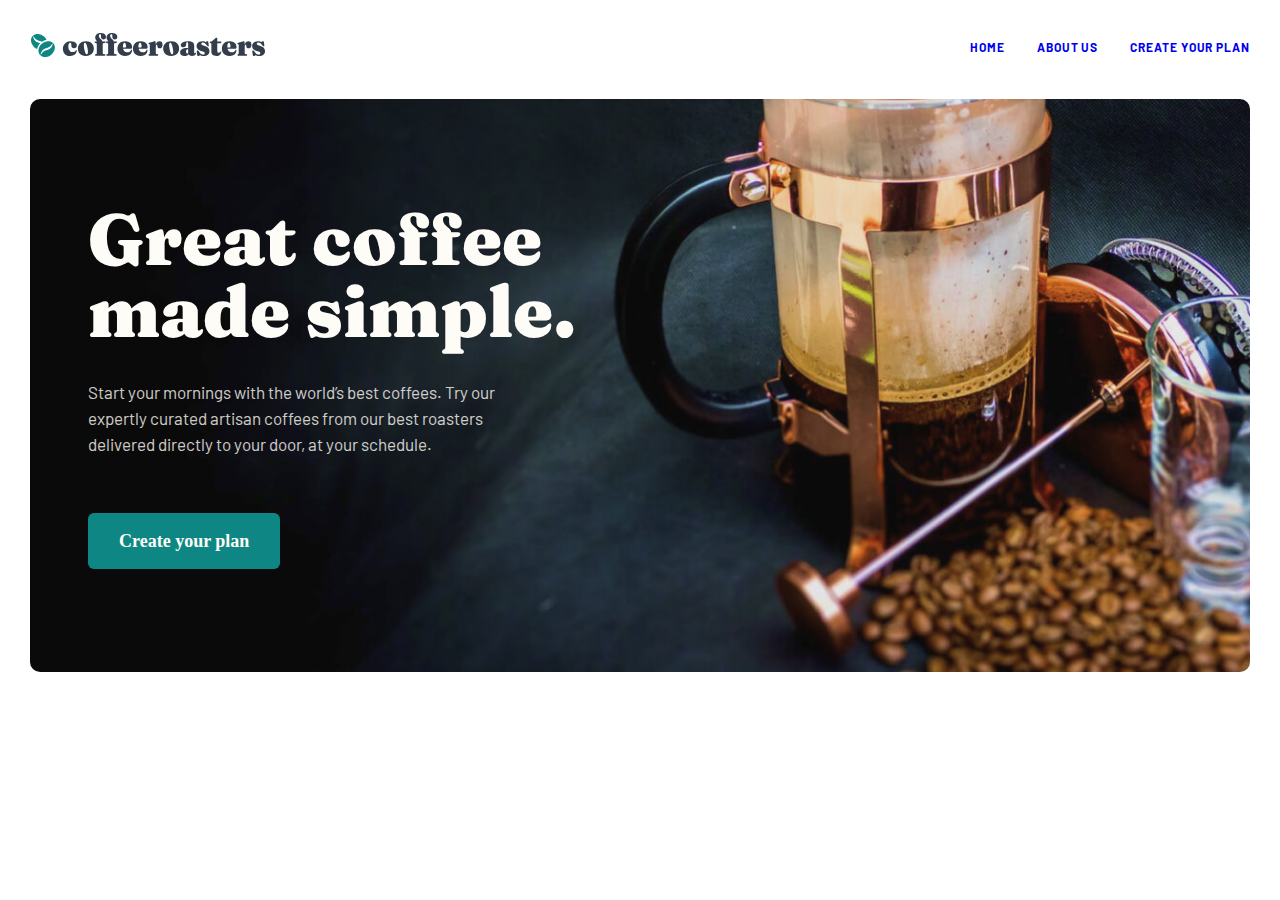
==== index.html @ 5495985c "Add Header and Hero Section in mobile and desktop" ====
<!DOCTYPE html>
<html lang="en">

<head>
  <meta charset="UTF-8">
  <meta http-equiv="X-UA-Compatible" content="IE=edge">
  <meta name="viewport" content="width=device-width, initial-scale=1.0">
  <title></title>
  <!-- <link rel="stylesheet" href="./css/normalize.css"> -->
  <link rel="stylesheet" href="./css/main.css">
  <!-- <link rel="stylesheet" href="./css/main.min.css"> -->
</head>

<body>
  <!-- Start Header Section -->

  <header id="site-header">
    <div class="container">
      <div class="site-header-part">
        <a class="site-logo" href="./index.html">
          <img class="site-logo__img" src="./images/logo-img.svg" width="163" height="18" alt="CoffeeRoaster's logo">
        </a>
        <button class="site-header__btn" type="button"></button>
        <nav class="sitenav">
          <ul class="sitenav__list">
            <li class="sitenav__item">
              <a class="sitenav__link" href="#">HOME</a>
            </li>
            <li class="sitenav__item">
              <a class="sitenav__link" href="#">ABOUT US</a>
            </li>
            <li class="sitenav__item">
              <a class="sitenav__link" href="#">Create your plan</a>
            </li>
          </ul>
        </nav>
      </div>
    </div>
  </header>

  <!-- End of Header Section -->


  <!-- Start Main Section -->
  <main class="site-main">

    <!-- Start Hero Section -->
    <section id="hero">
      <div class="container">
        <div class="hero-part">
          <div class="hero-part__info-box">
            <div class="hero-part__title-box">
              <h1 class="hero-part__title">Great coffee
                made simple.</h1>
              </div>
              <div class="hero-part__text-box">
                <p class="hero-part__text">
                  Start your mornings with the world’s best coffees. Try our expertly curated artisan
                  coffees from our best roasters delivered directly to your door, at your schedule.
                </p>
              </div>
              <div class="hero-part__link-box">
                <a class="hero-part__link" href="#">Create your plan</a>
              </div>
            </div>
        </div>
      </div>
    </section>
    <!-- End of Hero Section -->

  </main>

  <!-- End of Main Section -->

  <!-- Start Footer Section -->
  <footer id="site-footer">

  </footer>
  <!-- End of Footer Section-->

</body>

</html>
---- css/main.css ----
/* Variables */
:root {
  /* --main-text-color : #fff; */
  /* --main-bg-color : #fff; */
  /* --main-font-size : 16px; */
  /* --main-font-weight : 400; */
  /* --main-line-height : 1.5; */
}

@font-face {
  font-family: 'Barlow';
  font-style: normal;
  font-weight: 400;
  src: url('../fonts/barlow-v12-latin-regular.woff2') format('woff2'),
    url('../fonts/barlow-v12-latin-regular.woff') format('woff');
}

/* barlow-500 - latin */
@font-face {
  font-family: 'Barlow';
  font-style: normal;
  font-weight: 500;
  src: url('../fonts/barlow-v12-latin-500.woff2') format('woff2'),
    url('../fonts/barlow-v12-latin-500.woff') format('woff');
}

/* barlow-700 - latin */
@font-face {
  font-family: 'Barlow';
  font-style: normal;
  font-weight: 700;
  src: url('../fonts/barlow-v12-latin-700.woff2') format('woff2'),
    url('../fonts/barlow-v12-latin-700.woff') format('woff');
}

/* fraunces-900 - latin */
@font-face {
  font-family: 'Fraunces';
  font-style: normal;
  font-weight: 900;
  src: url('../fonts/fraunces-v23-latin-900.woff2') format('woff2'),
    url('../fonts/fraunces-v23-latin-900.woff') format('woff');
}

/* General */

*,
*::before,
*::after {
  box-sizing: inherit;
}

* {
  box-sizing: border-box;
}

html {
  height: 100%;
}

a {
  display: inline-block;
  text-decoration: none;
}

ul {
  margin: 0;
  padding: 0;
  list-style: none;
}

img {
  display: block;
  height: auto;
}

body {
  display: flex;
  flex-direction: column;
  height: 100%;
  margin: 0;
  padding: 0;
  font-family: "Barlow", "Arial", sans-serif;
  font-size: 16px;
  font-weight: 400;
}

.visually-hidden {
  position: absolute;
  width: 1px;
  height: 1px;
  margin: -1px;
  padding: 0;
  border: 0;
  white-space: nowrap;
  clip-path: inset(100%);
  clip: rect(0 0 0 0);
  overflow: hidden;
}

/* Container */
.container {
  width: 100%;
  max-width: 1340px;
  margin: 0 auto;
  padding: 0 30px;
}

/* Sticky-Footer */
.site-main {
  flex-grow: 1;
}

/* Start Header Section */

header {
  padding: 32px 0 41px 0;
}

.site-header-part {
  display: flex;
  align-items: center;
  justify-content: space-between;
}

.site-header__btn {
  width: 15px;
  height: 16px;
  background-image: url("../images/hamburger-icon.svg");
  background-repeat: no-repeat;
  background-color: transparent;
  border: none;
}

.sitenav {
  display: none;
}

.sitenav__list {
  display: flex;
  align-items: center;
}

.sitenav__link {
  font-weight: 700;
  font-size: 12px;
  line-height: 15px;
  letter-spacing: 0.923077px;
  text-transform: uppercase;
}

.sitenav__item:not(:last-child) {
  margin-right: 32px;
}

@media only screen and (min-width:700px) {
  .sitenav {
    display: block;
  }

  .site-header__btn {
    display: none;
  }
}

/* End of Header Section */

/* Start Hero Section */
.hero-part {
  padding: 100px 24px;
  background-image: url("../images/phone-hero-bg-img.jpg");
  background-repeat: no-repeat;
  background-size: cover;
  background-repeat: no-repeat;
  border-radius: 10px;
}

.hero-part__info-box {
  max-width: 279px;
  margin: 0 auto;
}

/* .hero-part__title-box,
.hero-part__text-box {
  max-width: 279px;
 } */

.hero-part__title {
  margin: 0;
  font-family: 'Fraunces';
  font-style: normal;
  font-weight: 900;
  font-size: 40px;
  line-height: 40px;
  text-align: center;
  color: #FEFCF7;
}

.hero-part__text {
  margin: 24px 0 39px 0;
  font-family: 'Barlow';
  font-style: normal;
  font-weight: 400;
  font-size: 15px;
  line-height: 25px;
  text-align: center;
  color: #FEFCF7;
  mix-blend-mode: normal;
  opacity: 0.8;
}

.hero-part__link-box {
  display: flex;
  justify-content: center;
}

.hero-part__link {
  padding: 16px 31px 15px;
  font-family: 'Fraunces 9pt';
  font-style: normal;
  font-weight: 900;
  font-size: 18px;
  line-height: 25px;
  color: #FEFCF7;
  background-color: #0E8784;
  border-radius: 6px;
}

@media only screen and (min-width:700px) {
  .hero-part {
    padding: 104px 0 103px 58px;
    background-image: url("../images/planshet-hero-bg-img.jpg");
  }

  .hero-part__info-box {
    max-width: 398px;
    margin: 0;
  }

  .hero-part__title-box {
    max-width: 329px;
  }

  .hero-part__text-box {
    max-width: 398px;
  }

  .hero-part__title,
  .hero-part__text {
    text-align: left;
  }

  .hero-part__link-box {
    justify-content: flex-start;
  }

  .site-logo__img {
    width: 236px;
    height: 26px;
  }

}

@media only screen and (min-width:1100px) {

  .hero-part {
    padding: 104px 0 103px 58px;
    background-image: url("../images/desktop-second-hero-bg-img.jpg");
  }

  .hero-part__info-box {
    max-width: 493px;
    margin: 0;
  }

  .hero-part__title-box {
    max-width: none;
  }

  .hero-part__title {
    font-weight: 900;
    font-size: 72px;
    line-height: 72px;
    color: #FEFCF7;
  }

  .hero-part__text-box {
    max-width: 445px;
  }

  .hero-part__text {
    margin: 32px 0 56px 0;
    font-size: 17px;
    line-height: 26px;
  }

  .hero-part__link:hover {
    background-color: #66D2CF;
  }
}


/* End of Hero Section */

@media only screen and (-webkit-min-device-pixel-ratio: 2),
only screen and (min--moz-device-pixel-ratio: 2),
only screen and (-o-min-device-pixel-ratio: 2/1),
only screen and (min-device-pixel-ratio: 2),
only screen and (min-resolution: 192dpi),
only screen and (min-resolution: 2dppx) {
  /* .hero-part{
    background-image: url("../images/phone-hero-bg-img@2x.jpg");
  } */
}
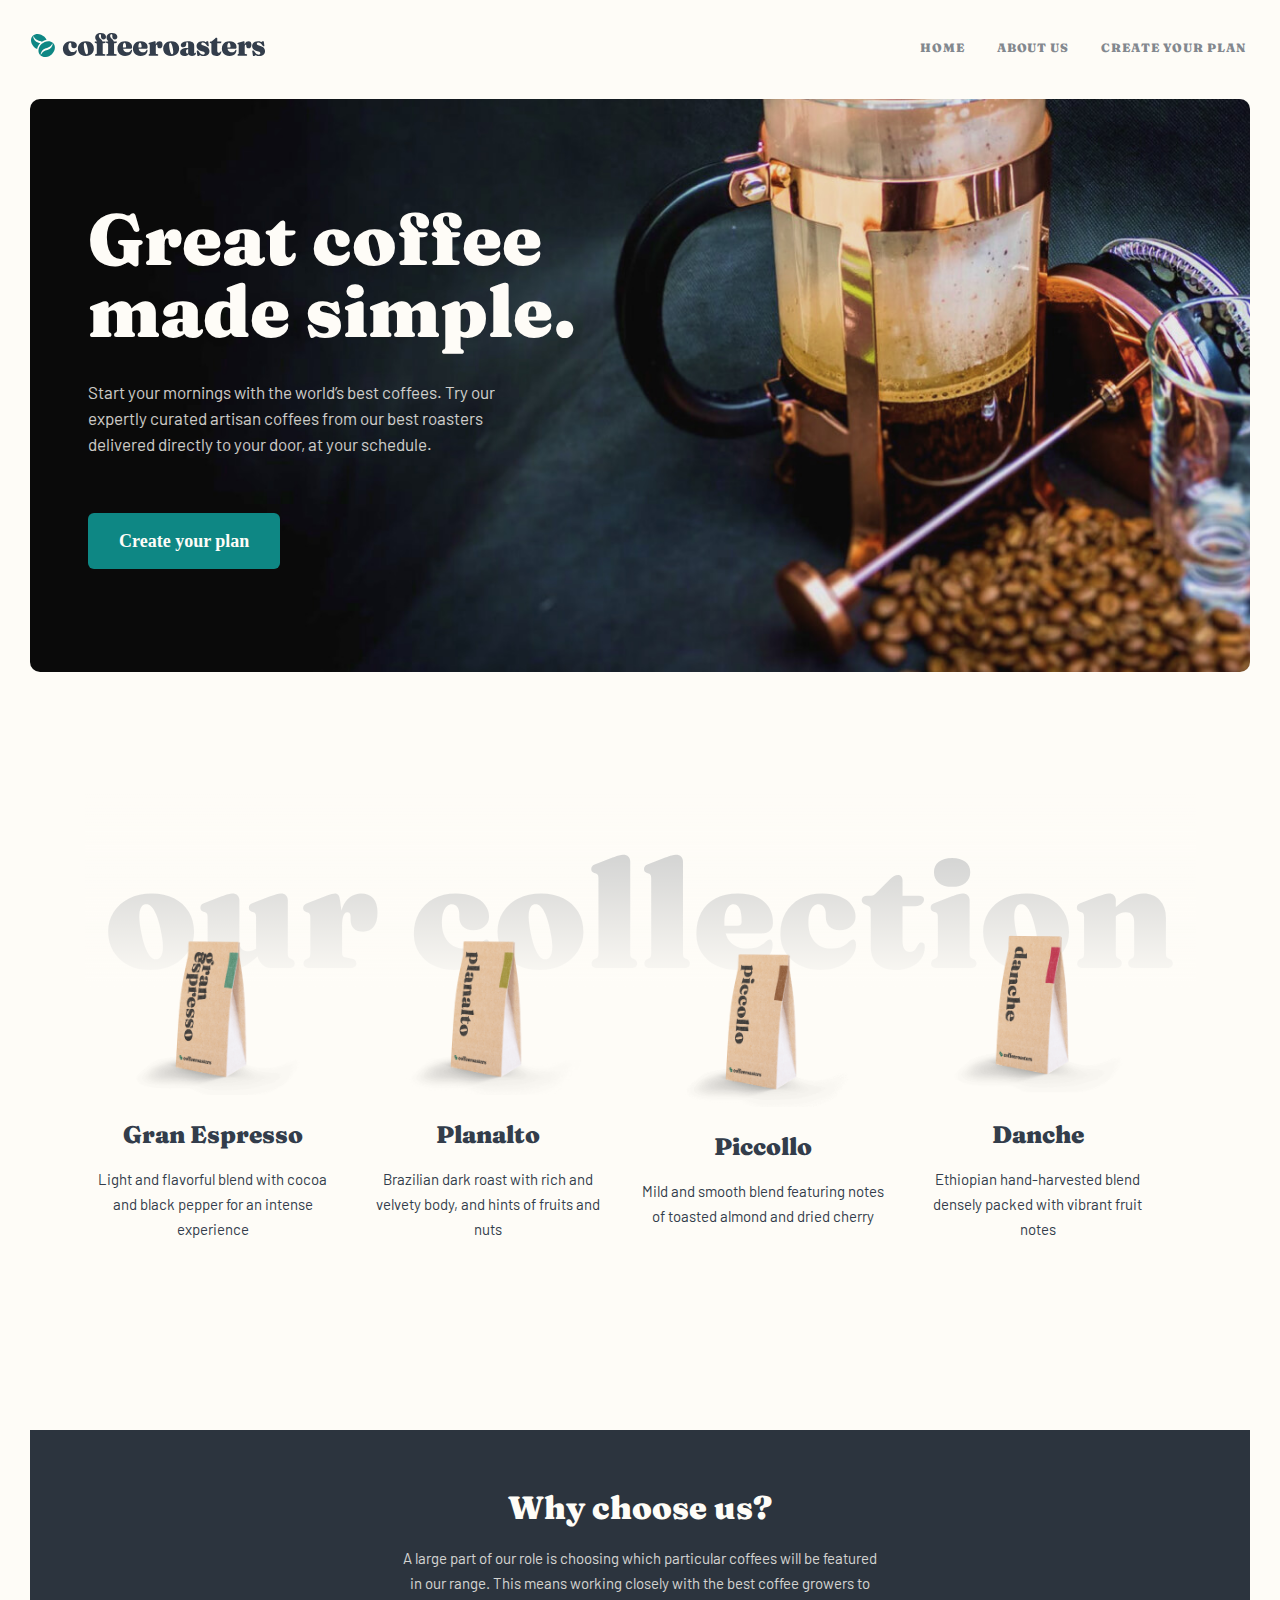
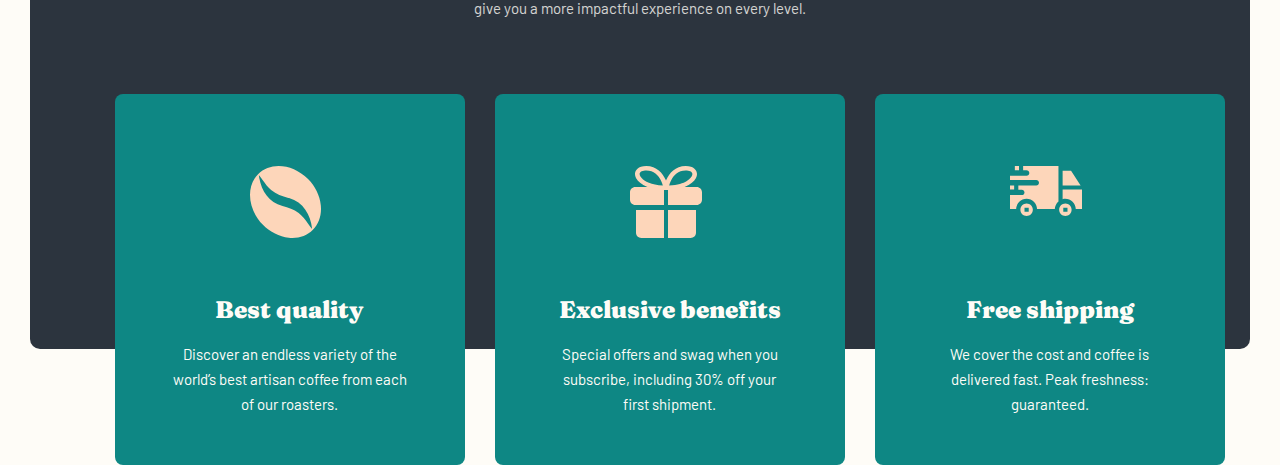
==== commit b201caab: "Add choose and collection section and add responsive" ====
--- a/index.html
+++ b/index.html
@@ -5,7 +5,7 @@
   <meta charset="UTF-8">
   <meta http-equiv="X-UA-Compatible" content="IE=edge">
   <meta name="viewport" content="width=device-width, initial-scale=1.0">
-  <title></title>
+  <title>Coffee Roasters 2</title>
   <!-- <link rel="stylesheet" href="./css/normalize.css"> -->
   <link rel="stylesheet" href="./css/main.css">
   <!-- <link rel="stylesheet" href="./css/main.min.css"> -->
@@ -20,14 +20,14 @@
         <a class="site-logo" href="./index.html">
           <img class="site-logo__img" src="./images/logo-img.svg" width="163" height="18" alt="CoffeeRoaster's logo">
         </a>
-        <button class="site-header__btn" type="button"></button>
-        <nav class="sitenav">
+        <button class="site-header-part__btn" type="button"></button>
+        <nav class="sitenav ">
           <ul class="sitenav__list">
             <li class="sitenav__item">
-              <a class="sitenav__link" href="#">HOME</a>
+              <a class="sitenav__link" href="#">Home</a>
             </li>
             <li class="sitenav__item">
-              <a class="sitenav__link" href="#">ABOUT US</a>
+              <a class="sitenav__link" href="#">About us</a>
             </li>
             <li class="sitenav__item">
               <a class="sitenav__link" href="#">Create your plan</a>
@@ -52,22 +52,136 @@
             <div class="hero-part__title-box">
               <h1 class="hero-part__title">Great coffee
                 made simple.</h1>
-              </div>
-              <div class="hero-part__text-box">
-                <p class="hero-part__text">
-                  Start your mornings with the world’s best coffees. Try our expertly curated artisan
-                  coffees from our best roasters delivered directly to your door, at your schedule.
-                </p>
-              </div>
-              <div class="hero-part__link-box">
-                <a class="hero-part__link" href="#">Create your plan</a>
-              </div>
             </div>
+            <div class="hero-part__text-box">
+              <p class="hero-part__text">
+                Start your mornings with the world’s best coffees. Try our expertly curated artisan
+                coffees from our best roasters delivered directly to your door, at your schedule.
+              </p>
+            </div>
+            <div class="hero-part__link-box">
+              <a class="hero-part__link" href="#">Create your plan</a>
+            </div>
+          </div>
         </div>
       </div>
     </section>
     <!-- End of Hero Section -->
 
+    <!-- Start Collection Section -->
+    <section id="collection">
+      <div class="container">
+        <h2 class="visually-hidden">Collection Section</h2>
+        <div class="collection-part">
+          <ul class="collection-part__list collection-list">
+            <li class="collection-list__item">
+              <img class="collection-list__img" src="./images//espresso.png" width="200" height="151"
+                alt="Gran Espresso coffee" srcset="./images//espresso.png 1x, ./images//espresso@2x.png 2x">
+              <div class="collection-list__info-box">
+                <h3 class="collection-list__title">Gran Espresso</h3>
+                <div class="collection-list__text-box">
+                  <p class="collection-list__text">
+                    Light and flavorful blend with cocoa and black pepper for an intense experience
+                  </p>
+                </div>
+              </div>
+            </li>
+            <li class="collection-list__item">
+              <img class="collection-list__img" src="./images//planalto.png" width="200" height="151"
+                alt="Gran Espresso coffee" srcset="./images//planalto.png 1x, ./images//planalto@2x.png 2x">
+              <div class="collection-list__info-box">
+                <h3 class="collection-list__title">Planalto</h3>
+                <div class="collection-list__text-box">
+                  <p class="collection-list__text">
+                    Brazilian dark roast with rich and velvety body, and hints of fruits and nuts
+                  </p>
+                </div>
+              </div>
+            </li>
+            <li class="collection-list__item">
+              <img class="collection-list__img" src="./images/picollo.png" width="200" height="151"
+                alt="Gran Espresso coffee" srcset="./images/picollo.png 1x, ./images/picollo@2x.png 2x">
+              <div class="collection-list__info-box">
+                <h3 class="collection-list__title">Piccollo</h3>
+                <div class="collection-list__text-box">
+                  <p class="collection-list__text">
+                    Mild and smooth blend featuring notes of toasted almond and dried cherry
+                  </p>
+                </div>
+              </div>
+            </li>
+            <li class="collection-list__item">
+              <img class="collection-list__img" src="./images/danche.png" width="200" height="151"
+                alt="Gran Espresso coffee" srcset="./images/danche.png 1x, ./images/danche@2x.png 2x">
+              <div class="collection-list__info-box">
+                <h3 class="collection-list__title">Danche</h3>
+                <div class="collection-list__text-box">
+                  <p class="collection-list__text">
+                    Ethiopian hand-harvested blend densely packed with vibrant fruit notes
+                  </p>
+                </div>
+              </div>
+            </li>
+          </ul>
+        </div>
+      </div>
+    </section>
+    <!-- End of Collection Section -->
+
+    <!-- Start Choose Section -->
+    <section id="choose">
+      <div class="container">
+        <div class="choose-part">
+          <div class="choose-part__info-box">
+            <div class="choose-part__title-box">
+              <h2 class="choose-part__title">Why choose us?</h2>
+            </div>
+            <div class="choose-part__text-box">
+              <p class="choose-part__text">
+                A large part of our role is choosing which particular coffees will be featured in our range. This means
+                working closely with the best coffee growers to give you a more impactful experience on every level.
+              </p>
+            </div>
+          </div>
+          <div class="choose-part__list-box">
+            <ul class="choose-part__list choose-list">
+              <li class="choose-list__item">
+                <div class="choose-list__info-box">
+                  <h3 class="choose-list__title">Best quality</h3>
+                  <div class="choose-list__text-box">
+                    <p class="choose-list__text">
+                      Discover an endless variety of the world’s best artisan coffee from each of our roasters.
+                    </p>
+                  </div>
+                </div>
+              </li>
+              <li class="choose-list__item">
+                <div class="choose-list__info-box">
+                  <h3 class="choose-list__title">Exclusive benefits</h3>
+                  <div class="choose-list__text-box">
+                    <p class="choose-list__text">
+                      Special offers and swag when you subscribe, including 30% off your first shipment.
+                    </p>
+                  </div>
+                </div>
+              </li>
+              <li class="choose-list__item">
+                <div class="choose-list__info-box">
+                  <h3 class="choose-list__title">Free shipping</h3>
+                  <div class="choose-list__text-box">
+                    <p class="choose-list__text">
+                      We cover the cost and coffee is delivered fast. Peak freshness: guaranteed.
+                    </p>
+                  </div>
+                </div>
+              </li>
+
+            </ul>
+          </div>
+        </div>
+      </div>
+    </section>
+    <!-- End of Choose Section -->
   </main>
 
   <!-- End of Main Section -->
@@ -78,6 +192,8 @@
   </footer>
   <!-- End of Footer Section-->
 
+
+  <script src="./js/main.js"></script>
 </body>
 
 </html>--- a/css/main.css
+++ b/css/main.css
@@ -83,6 +83,7 @@
   font-family: "Barlow", "Arial", sans-serif;
   font-size: 16px;
   font-weight: 400;
+  background-color: #FEFCF7;
 }
 
 .visually-hidden {
@@ -114,6 +115,7 @@
 /* Start Header Section */
 
 header {
+  position: relative;
   padding: 32px 0 41px 0;
 }
 
@@ -123,7 +125,7 @@
   justify-content: space-between;
 }
 
-.site-header__btn {
+.site-header-part__btn {
   width: 15px;
   height: 16px;
   background-image: url("../images/hamburger-icon.svg");
@@ -132,35 +134,93 @@
   border: none;
 }
 
+.sitenav-on {
+  display: block;
+}
+
 .sitenav {
   display: none;
+  position: absolute;
+  top: 100%;
+  left: 0;
+  width: 100%;
+  height: calc(100vh - 92px);
+  padding-top: 40px;
+  background: linear-gradient(360deg, rgba(254, 252, 247, 0.504981) 0%, #FEFCF7 55.94%);
+}
+
+.sitenav-on .sitenav {
+  display: block;
 }
 
 .sitenav__list {
   display: flex;
   align-items: center;
+  flex-direction: column;
 }
 
 .sitenav__link {
-  font-weight: 700;
-  font-size: 12px;
-  line-height: 15px;
-  letter-spacing: 0.923077px;
-  text-transform: uppercase;
+  font-family: 'Fraunces';
+  font-weight: 900;
+  font-size: 24px;
+  line-height: 32px;
+  text-align: center;
+  color: #333D4B;
+}
+
+.sitenav__link:hover {
+  color: #333D4B;
 }
 
 .sitenav__item:not(:last-child) {
-  margin-right: 32px;
+  margin-bottom: 32px;
+}
+
+.sitenav-on .site-header-part__btn {
+  background-image: url("../images/close-icon.svg");
 }
 
 @media only screen and (min-width:700px) {
+  .site-header-part {
+    display: flex;
+    align-items: center;
+    justify-content: space-between;
+  }
+
+  .site-header-part__btn {
+    display: none;
+  }
+
   .sitenav {
+    position: static;
     display: block;
-  }
-
-  .site-header__btn {
-    display: none;
-  }
+    width: 330px;
+    height: auto;
+    padding-top: 0;
+    background: transparent;
+  }
+
+  .sitenav__list {
+    align-items: center;
+    flex-direction: row;
+  }
+
+  .sitenav__item:not(:last-child) {
+    margin: 0 32px 0 0;
+  }
+
+  .sitenav__link {
+    font-weight: 700;
+    font-size: 12px;
+    line-height: 15px;
+    letter-spacing: 0.923077px;
+    text-transform: uppercase;
+    color: #83888F;
+  }
+}
+
+.titke {
+  background: linear-gradient(180deg, rgba(254, 252, 247, 0.0001) 0%, #FEFCF7 100%);
 }
 
 /* End of Header Section */
@@ -180,17 +240,12 @@
   margin: 0 auto;
 }
 
-/* .hero-part__title-box,
-.hero-part__text-box {
-  max-width: 279px;
- } */
-
 .hero-part__title {
   margin: 0;
   font-family: 'Fraunces';
   font-style: normal;
   font-weight: 900;
-  font-size: 40px;
+  font-size: 30px;
   line-height: 40px;
   text-align: center;
   color: #FEFCF7;
@@ -201,7 +256,7 @@
   font-family: 'Barlow';
   font-style: normal;
   font-weight: 400;
-  font-size: 15px;
+  font-size: 12px;
   line-height: 25px;
   text-align: center;
   color: #FEFCF7;
@@ -226,6 +281,16 @@
   border-radius: 6px;
 }
 
+@media only screen and (min-width:375px) {
+  .hero-part__text {
+    font-size: 15px;
+  }
+
+  .hero-part__title {
+    font-size: 35px;
+  }
+}
+
 @media only screen and (min-width:700px) {
   .hero-part {
     padding: 104px 0 103px 58px;
@@ -241,6 +306,10 @@
     max-width: 329px;
   }
 
+  .hero-part__title {
+    font-size: 40px;
+  }
+
   .hero-part__text-box {
     max-width: 398px;
   }
@@ -250,6 +319,10 @@
     text-align: left;
   }
 
+  .hero-part__text {
+    font-size: 15px;
+  }
+
   .hero-part__link-box {
     justify-content: flex-start;
   }
@@ -261,7 +334,7 @@
 
 }
 
-@media only screen and (min-width:1100px) {
+@media only screen and (min-width:1024px) {
 
   .hero-part {
     padding: 104px 0 103px 58px;
@@ -299,16 +372,431 @@
   }
 }
 
-
 /* End of Hero Section */
 
-@media only screen and (-webkit-min-device-pixel-ratio: 2),
-only screen and (min--moz-device-pixel-ratio: 2),
-only screen and (-o-min-device-pixel-ratio: 2/1),
-only screen and (min-device-pixel-ratio: 2),
-only screen and (min-resolution: 192dpi),
-only screen and (min-resolution: 2dppx) {
-  /* .hero-part{
-    background-image: url("../images/phone-hero-bg-img@2x.jpg");
-  } */
-}+/* Start Collection Section */
+#collection {
+  padding: 130px 0 120px 0;
+  background-image: url("../images/collection-title-img.svg");
+  background-repeat: no-repeat;
+  background-size: 250px 72px;
+  background-position: top 45px center;
+}
+
+.collection-list__item {
+  margin: 0;
+  max-width: 282px;
+  text-align: center;
+}
+
+.collection-list__img {
+  margin: 0 auto;
+}
+
+.collection-list__item:not(:last-child) {
+  margin-bottom: 48px;
+}
+
+.collection-list__title,
+.collection-list__text {
+  margin: 0;
+}
+
+.collection-list__title {
+  margin: 24px 0 16px 0;
+  font-family: 'Fraunces';
+  font-weight: 900;
+  font-size: 24px;
+  line-height: 32px;
+  text-align: center;
+  color: #333D4B;
+}
+
+.collection-list__text {
+  font-family: 'Barlow';
+  font-style: normal;
+  font-weight: 400;
+  font-size: 15px;
+  line-height: 25px;
+  text-align: center;
+  color: #333D4B;
+}
+
+
+@media only screen and (min-width:375px) {
+  #collection {
+    background-image: url("../images/collection-title-img.svg");
+    background-size: 305px 72px;
+  }
+
+  .collection-list__item {
+    max-width: 315px;
+    margin: 0 auto;
+    text-align: center;
+  }
+
+  .collection-list__text-box {
+    max-width: 282px;
+    margin: 0 auto;
+  }
+}
+
+@media only screen and (min-width:425px) {
+  #collection {
+    background-image: url("../images/collection-title-img.svg");
+    background-size: 345px 72px;
+  }
+
+  .collection-list__item {
+    max-width: 368px;
+    margin: 0 auto;
+    text-align: center;
+  }
+}
+
+@media only screen and (min-width:500px) {
+  #collection {
+    background-image: url("../images/collection-bg-img-desktop.svg");
+    background-size: contain;
+  }
+}
+
+@media only screen and (min-width:700px) {
+  #collection {
+    padding: 144px 0 129px 0;
+    background-image: url("../images/collection-bg-img-desktop.svg");
+    background-size: contain;
+    background-position: top 65px center;
+  }
+
+  .collection-list__item {
+    display: flex;
+    align-items: center;
+    justify-content: center;
+    max-width: 640px;
+  }
+
+  .collection-list__img {
+    margin: 0 36px 0 0;
+  }
+
+  .collection-list__title,
+  .collection-list__text {
+    text-align: left;
+  }
+
+}
+
+
+@media only screen and (min-width:790px) {
+  #collection {
+    background-image: url("../images/collection-bg-img-desktop.svg");
+    background-size: contain;
+    background-position: top center;
+  }
+}
+
+@media only screen and (min-width:1024px) {
+  #collection {
+    margin-top: 120px;
+    padding: 136px 0 188px 0;
+    background-image: url("../images/collection-bg-img-desktop.svg");
+    background-size: 1111px 196px;
+    background-position: top center;
+  }
+
+  .collection-list {
+    display: flex;
+    align-items: center;
+    justify-content: center;
+  }
+
+  .collection-list__item {
+    max-width: 245px;
+    margin: 0 30px 0 0;
+    flex-direction: column;
+  }
+
+  .collection-list__img {
+    margin: 0 auto;
+  }
+
+  .collection-list__item:not(:last-child) {
+    margin-bottom: 0px;
+  }
+
+  .collection-list__title-box,
+  .collection-list__text-box {
+    max-width: 255px;
+  }
+
+  .collection-list__title,
+  .collection-list__text {
+    text-align: center;
+  }
+}
+
+/* End of Collection Section */
+
+/* Start Choose Section */
+.choose-part {
+  padding: 116px 0 650px 0;
+  /* background-color: #2C343E; */
+  border-radius: 10px;
+}
+
+.choose-part__info-box {
+  margin: 0 auto;
+  padding: 64px 24px 28px 24px;
+  background-color: #2C343E;
+}
+
+.choose-part__text-box {
+  margin: 0 auto;
+}
+
+.choose-part__title {
+  margin: 0 0 24px 0;
+  font-family: 'Fraunces';
+  font-weight: 900;
+  font-size: 22px;
+  line-height: 28px;
+  text-align: center;
+  color: #FEFCF7;
+}
+
+.choose-part__text-box {
+  max-width: 212px;
+}
+
+.choose-part__text {
+  margin: 0;
+  font-family: 'Barlow';
+  font-size: 13px;
+  line-height: 25px;
+  text-align: center;
+  color: #FEFCF7;
+  mix-blend-mode: normal;
+  opacity: 0.8;
+}
+
+.choose-part__list-box {
+  position: relative;
+  padding: 360px 24px 360px 24px;
+  background-color: #282F38;
+  border-radius: 0 0 10px 10px;
+}
+
+.choose-list {
+  position: absolute;
+  top: 36px;
+  left: 0;
+  right: 0;
+  bottom: 0;
+  width: 100%;
+  margin: 0 auto;
+}
+
+.choose-list__item {
+  position: relative;
+  max-width: 212px;
+  width: 100%;
+  margin: 0 auto;
+  padding: 200px 34px 51px;
+  background-color: #0E8784;
+  border-radius: 8px;
+}
+
+.choose-list__item::before {
+  position: absolute;
+  top: 72px;
+  left: 70px;
+  content: "";
+  width: 71px;
+  height: 72px;
+  margin: 0 auto 56px;
+  background-image: url("../images/coffee-icon.svg");
+  background-size: contain;
+  background-repeat: no-repeat;
+}
+
+.choose-list__item:not(:last-child) {
+  margin-bottom: 24px;
+}
+
+.choose-list__item:nth-child(2):before {
+  background-image: url("../images/prize-icon.svg");
+}
+
+.choose-list__item:nth-child(3):before {
+  background-image: url("../images/delivery-icon.svg");
+}
+
+.choose-list__title {
+  margin: 0 0 24px 0;
+  font-family: 'Fraunces';
+  font-weight: 900;
+  font-size: 24px;
+  line-height: 32px;
+  text-align: center;
+  color: #FEFCF7;
+}
+
+.choose-list__text-box {
+  /* width: 198px; */
+  margin: 0 auto;
+}
+
+.choose-list__text {
+  margin: 0;
+  font-family: 'Barlow';
+  font-size: 15px;
+  line-height: 25px;
+  text-align: center;
+  color: #FEFCF7;
+}
+
+@media only screen and (min-width:375px) {
+  .choose-part__text-box {
+    max-width: 260px;
+  }
+
+  .choose-part__title {
+    font-size: 28px;
+  }
+
+  .choose-part__list-box {
+    padding: 170px 24px 170px 24px;
+  }
+
+  .choose-list__item {
+    max-width: 269px;
+    padding: 200px 34px 51px;
+    background-color: #0E8784;
+    border-radius: 8px;
+  }
+
+  .choose-list__item::before {
+    position: absolute;
+    top: 72px;
+    left: 104px;
+  }
+
+  .choose-list__text-box {
+    margin: 0 auto;
+  }
+}
+
+@media only screen and (min-width:700px) {
+  .choose-part{
+    padding: 0;
+  }
+  .choose-list__item {
+    max-width: 573px;
+    padding: 41px 48px 41px 70px;
+    background-color: #0E8784;
+    border-radius: 8px;
+  }
+
+  .choose-part__title {
+    font-size: 32px;
+    margin-bottom: 24px;
+  }
+
+  .choose-part__text-box {
+    max-width: 480px;
+  }
+
+  .choose-part__text {
+    font-size: 15px;
+  }
+
+  .choose-list__text-box {
+    max-width: 344px;
+    margin: 0 auto;
+  }
+
+  .choose-list__title,
+  .choose-list__text {
+    text-align: left;
+  }
+
+  .choose-part__list-box {
+    background-color: #2C343E;
+  }
+
+  .choose-list__title {
+    margin-bottom: 16px;
+  }
+
+  .choose-list__item {
+    position: relative;
+    max-width: 573px;
+    width: 100%;
+    margin: 0 auto;
+    padding: 41px 48px 41px 181px;
+  }
+
+  .choose-list__item::before {
+    position: absolute;
+    top: 62px;
+    left: 70px;
+    width: 55px;
+    height: 56px;
+  }
+}
+
+@media only screen and (min-width:1024px) {
+  .choose-part{
+    padding: 0;
+  }
+  .choose-list {
+    display: flex;
+    align-items: center;
+  }
+
+  .choose-part__list-box {
+    padding: 150px 24px 150px 24px;
+  }
+  .choose-list__item {
+    width: 350px;
+    padding: 200px 48px 48px 47px;
+  }
+
+  .choose-list__item:not(:last-child){
+    margin: 0;
+    margin-right: 30px;
+  }
+
+  .choose-list__item::before {
+    width: 72px;
+    height: 72px;
+    top: 72px;
+    left: 135px;
+  }
+
+  .choose-list__title,
+  .choose-list__text {
+    text-align: center;
+  }
+
+  .choose-list__item{
+    margin: 0;
+  }
+
+  .choose-list__text-box {
+    max-width: 240px;
+  }
+
+  .choose-list {
+    position: absolute;
+    top: 162px;
+    left: 85px;
+    right: 0;
+    bottom: 0;
+    width: 100%;
+    margin: 0 auto;
+  }
+}
+
+/* End of Choose Section */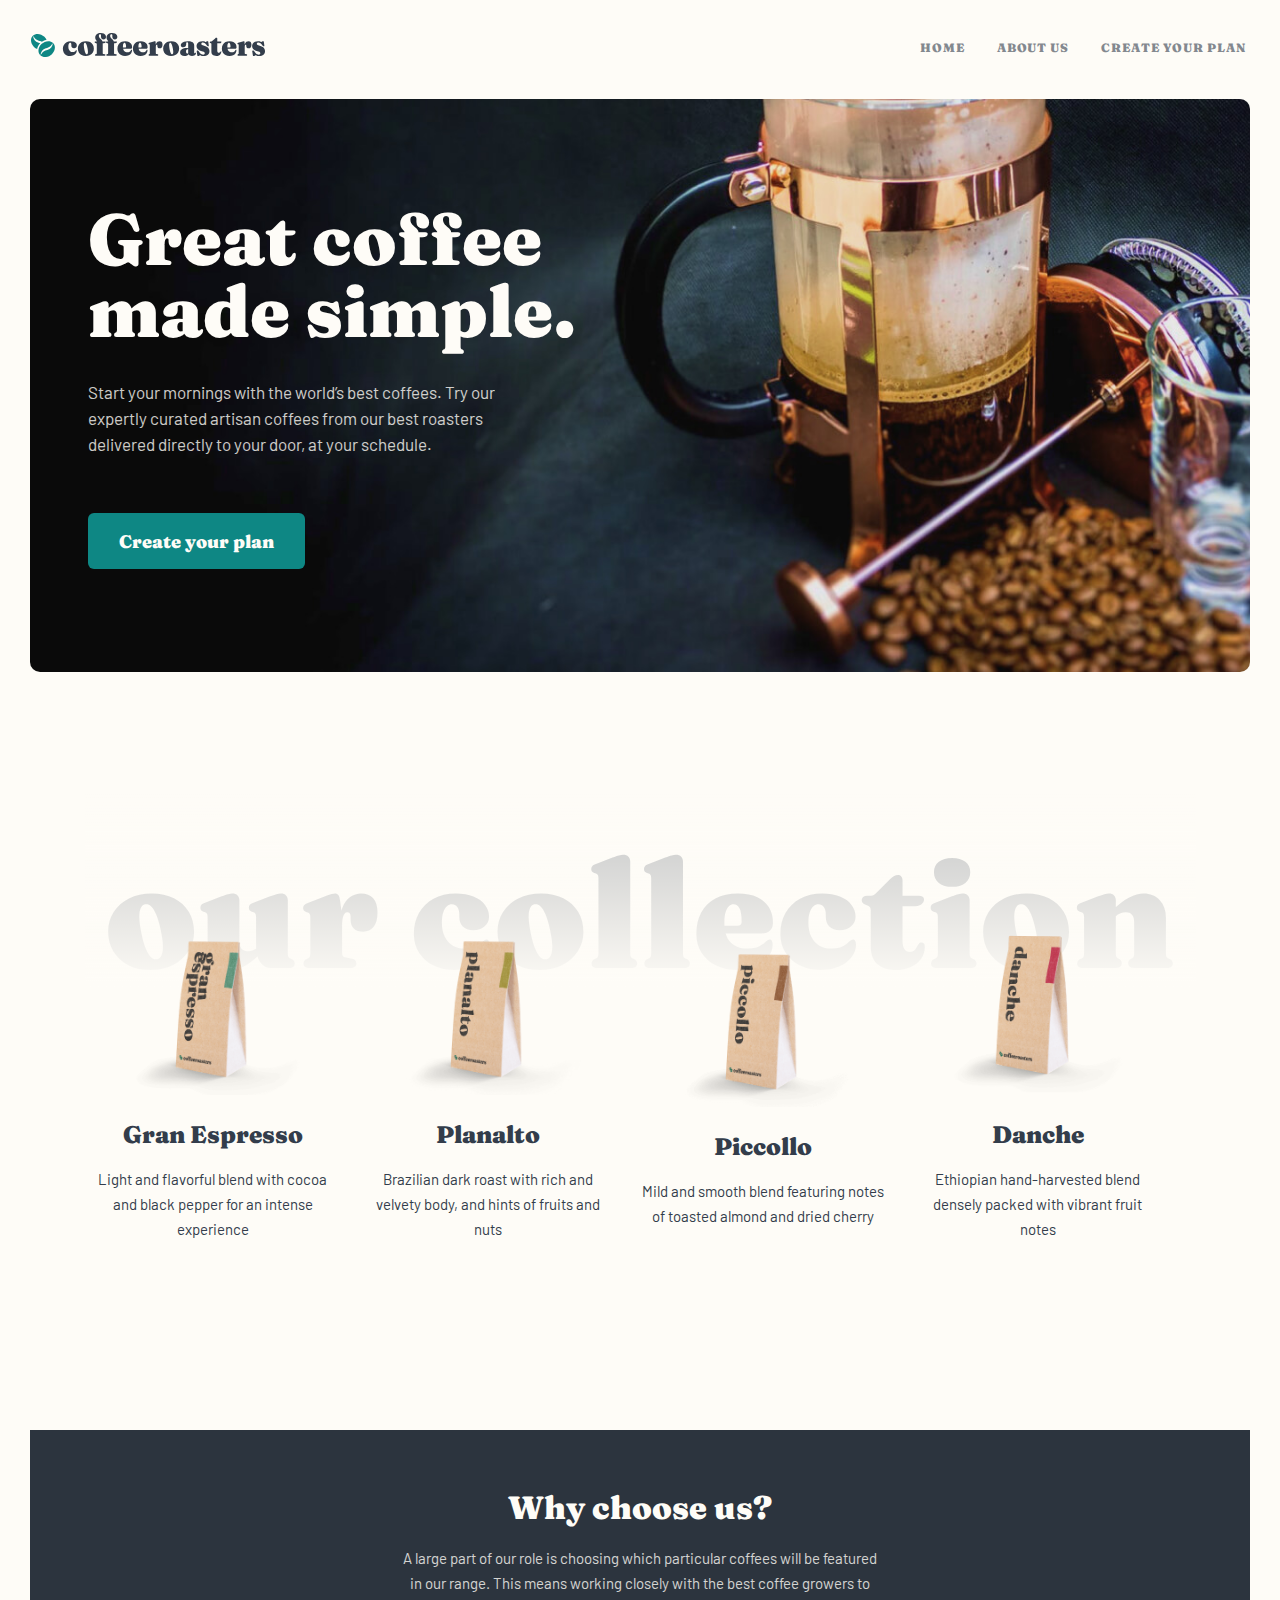
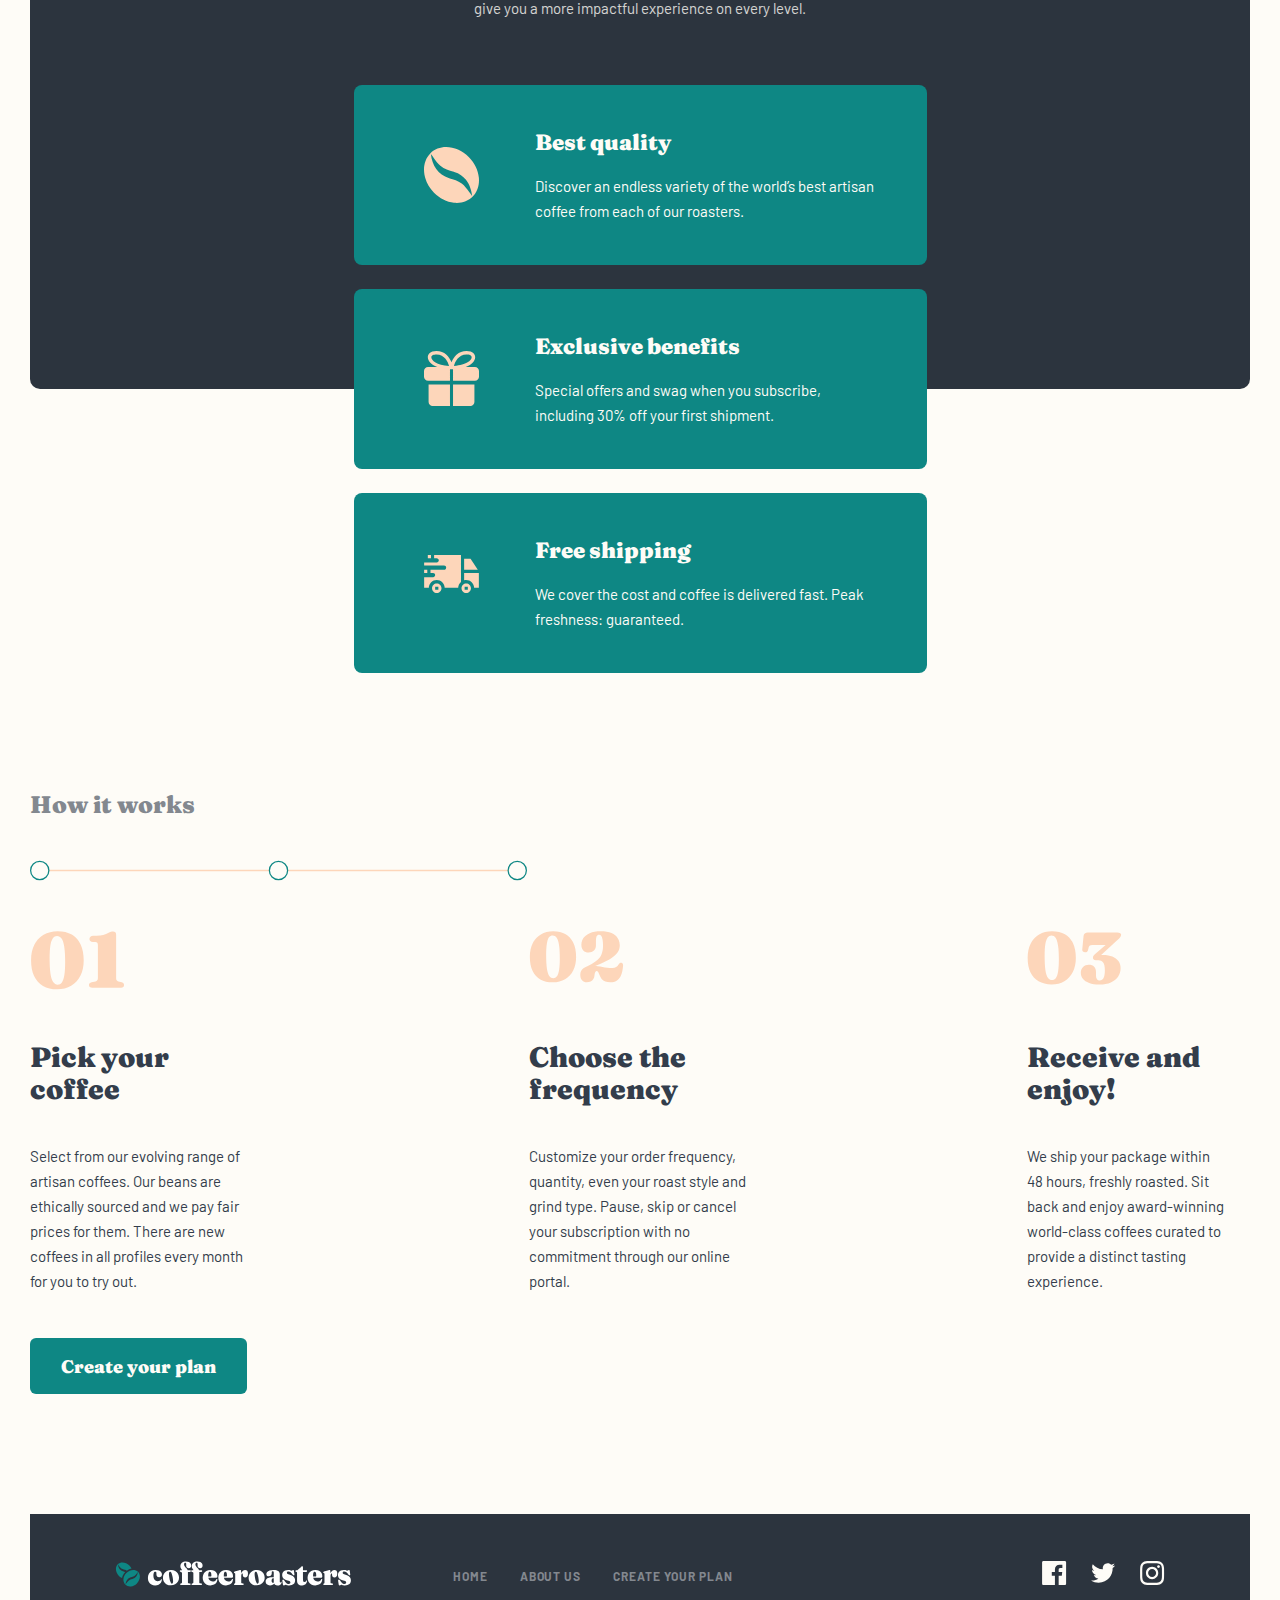
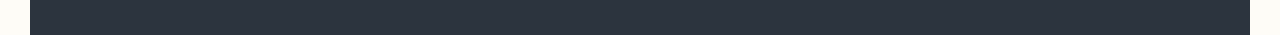
==== commit 11511a3e: "Add footer section and how-it-works section" ====
--- a/index.html
+++ b/index.html
@@ -175,20 +175,120 @@
                   </div>
                 </div>
               </li>
-
             </ul>
           </div>
         </div>
       </div>
     </section>
     <!-- End of Choose Section -->
+
+    <!-- Start How it works Section -->
+    <section id="how-it-works">
+      <div class="container">
+        <div class="how-it-works-part coffee-part">
+          <div class="coffee-part__title-box">
+            <h2 class="coffee-part__title">How it works</h2>
+          </div>
+          <ul class="coffee-part__list coffee-list">
+            <li class="coffee-list__item">
+              <div class="coffee-list__title-box">
+                <h3 class="coffee-list__title">Pick your coffee</h3>
+              </div>
+              <div class="coffee-list__text-box">
+                <p class="coffee-list__text">
+                  Select from our evolving range of artisan coffees. Our beans are ethically sourced and we pay fair
+                  prices for them. There are new coffees in all profiles every month for you to try out.
+                </p>
+              </div>
+            </li>
+            <li class="coffee-list__item">
+              <div class="coffee-list__title-box">
+                <h3 class="coffee-list__title">Choose the frequency</h3>
+              </div>
+              <div class="coffee-list__text-box">
+                <p class="coffee-list__text">
+                  Customize your order frequency, quantity, even your roast style
+                  and grind type. Pause, skip or cancel your subscription with
+                  no commitment through our online portal.
+                </p>
+              </div>
+            </li>
+            <li class="coffee-list__item">
+              <div class="coffee-list__title-box">
+                <h3 class="coffee-list__title">Receive and enjoy!</h3>
+              </div>
+              <div class="coffee-list__text-box">
+                <p class="coffee-list__text">
+                  We ship your package within 48 hours, freshly roasted. Sit back and enjoy award-winning
+                  world-class coffees curated to provide a distinct tasting experience.
+                </p>
+              </div>
+            </li>
+          </ul>
+          <div class="coffee-part__link-box">
+            <a class="coffee-part__link" href="#">Create your plan</a>
+          </div>
+        </div>
+      </div>
+    </section>
+    <!-- End of How it works Section -->
   </main>
 
   <!-- End of Main Section -->
 
   <!-- Start Footer Section -->
   <footer id="site-footer">
-
+    <div class="container">
+      <div class="footer-part">
+        <a class="footer-part__link" href="./index.html">
+          <img class="footer-part__link-img" src="./images/white-log-img.svg" width="217" height="23"
+            alt="Coffee Roaster's Logo">
+        </a>
+        <ul class="footer-part__list">
+          <li class="footer-part__item">
+            <a class="footer-part__link" href="#">HOME</a>
+          </li>
+          <li class="footer-part__item">
+            <a class="footer-part__link" href="#">ABOUT US</a>
+          </li>
+          <li class="footer-part__item">
+            <a class="footer-part__link" href="#">CREATE YOUR PLAN</a>
+          </li>
+        </ul>
+        <ul class="footer-part__social-list">
+          <li class="footer-part__social-item">
+            <a class="footer-part__social-link" href="#">
+              <svg class="footer-part__social-link-img" width="25" height="24" viewBox="0 0 25 24" fill="none"
+                xmlns="http://www.w3.org/2000/svg">
+                <path
+                  d="M22.7752 0H1.42522C0.69322 0 0.10022 0.593 0.10022 1.325V22.676C0.10022 23.407 0.69322 24 1.42522 24H12.9202V14.706H9.79222V11.084H12.9202V8.413C12.9202 5.313 14.8132 3.625 17.5792 3.625C18.9042 3.625 20.0422 3.724 20.3742 3.768V7.008L18.4562 7.009C16.9522 7.009 16.6612 7.724 16.6612 8.772V11.085H20.2482L19.7812 14.707H16.6612V24H22.7772C23.5072 24 24.1002 23.407 24.1002 22.675V1.325C24.1002 0.593 23.5072 0 22.7752 0Z"
+                  fill="#FEFCF7" />
+              </svg>
+            </a>
+          </li>
+          <li class="footer-part__social-item">
+            <a class="footer-part__social-link" href="#">
+              <svg class="footer-part__social-link-img" width="25" height="20" viewBox="0 0 25 20" fill="none"
+                xmlns="http://www.w3.org/2000/svg">
+                <path
+                  d="M24.1002 2.55705C23.2172 2.94905 22.2682 3.21305 21.2722 3.33205C22.2892 2.72305 23.0702 1.75805 23.4372 0.608047C22.4862 1.17205 21.4322 1.58205 20.3102 1.80305C19.4132 0.846047 18.1322 0.248047 16.7162 0.248047C13.5372 0.248047 11.2012 3.21405 11.9192 6.29305C7.82822 6.08805 4.20022 4.12805 1.77122 1.14905C0.48122 3.36205 1.10222 6.25705 3.29422 7.72305C2.48822 7.69705 1.72822 7.47605 1.06522 7.10705C1.01122 9.38805 2.64622 11.522 5.01422 11.997C4.32122 12.185 3.56222 12.229 2.79022 12.081C3.41622 14.037 5.23422 15.46 7.39022 15.5C5.32022 17.123 2.71222 17.848 0.10022 17.54C2.27922 18.937 4.86822 19.752 7.64822 19.752C16.7902 19.752 21.9552 12.031 21.6432 5.10605C22.6052 4.41105 23.4402 3.54405 24.1002 2.55705Z"
+                  fill="#FEFCF7" />
+              </svg>
+            </a>
+          </li>
+          <li class="footer-part__social-item">
+            <a class="footer-part__social-link" href="#">
+              <svg class="footer-part__social-link-img" width="25" height="24" viewBox="0 0 25 24" fill="none"
+                xmlns="http://www.w3.org/2000/svg">
+                <path fill-rule="evenodd" clip-rule="evenodd"
+                  d="M12.1002 0C8.84122 0 8.43322 0.014 7.15322 0.072C2.79522 0.272 0.37322 2.69 0.17322 7.052C0.11422 8.333 0.10022 8.741 0.10022 12C0.10022 15.259 0.11422 15.668 0.17222 16.948C0.37222 21.306 2.79022 23.728 7.15222 23.928C8.43322 23.986 8.84122 24 12.1002 24C15.3592 24 15.7682 23.986 17.0482 23.928C21.4022 23.728 23.8302 21.31 24.0272 16.948C24.0862 15.668 24.1002 15.259 24.1002 12C24.1002 8.741 24.0862 8.333 24.0282 7.053C23.8322 2.699 21.4112 0.273 17.0492 0.073C15.7682 0.014 15.3592 0 12.1002 0ZM12.1002 2.163C15.3042 2.163 15.6842 2.175 16.9502 2.233C20.2022 2.381 21.7212 3.924 21.8692 7.152C21.9272 8.417 21.9382 8.797 21.9382 12.001C21.9382 15.206 21.9262 15.585 21.8692 16.85C21.7202 20.075 20.2052 21.621 16.9502 21.769C15.6842 21.827 15.3062 21.839 12.1002 21.839C8.89622 21.839 8.51622 21.827 7.25122 21.769C3.99122 21.62 2.48022 20.07 2.33222 16.849C2.27422 15.584 2.26222 15.205 2.26222 12C2.26222 8.796 2.27522 8.417 2.33222 7.151C2.48122 3.924 3.99622 2.38 7.25122 2.232C8.51722 2.175 8.89622 2.163 12.1002 2.163ZM5.93822 12C5.93822 8.597 8.69722 5.838 12.1002 5.838C15.5032 5.838 18.2622 8.597 18.2622 12C18.2622 15.404 15.5032 18.163 12.1002 18.163C8.69722 18.163 5.93822 15.403 5.93822 12ZM12.1002 16C9.89122 16 8.10022 14.21 8.10022 12C8.10022 9.791 9.89122 8 12.1002 8C14.3092 8 16.1002 9.791 16.1002 12C16.1002 14.21 14.3092 16 12.1002 16ZM17.0652 5.595C17.0652 4.8 17.7102 4.155 18.5062 4.155C19.3012 4.155 19.9452 4.8 19.9452 5.595C19.9452 6.39 19.3012 7.035 18.5062 7.035C17.7102 7.035 17.0652 6.39 17.0652 5.595Z"
+                  fill="#FEFCF7" />
+              </svg>
+            </a>
+          </li>
+        </ul>
+      </div>
+    </div>
   </footer>
   <!-- End of Footer Section-->
 
--- a/css/main.css
+++ b/css/main.css
@@ -159,6 +159,10 @@
   flex-direction: column;
 }
 
+.sitenav__item:not(:last-child) {
+  margin-bottom: 32px;
+}
+
 .sitenav__link {
   font-family: 'Fraunces';
   font-weight: 900;
@@ -172,10 +176,6 @@
   color: #333D4B;
 }
 
-.sitenav__item:not(:last-child) {
-  margin-bottom: 32px;
-}
-
 .sitenav-on .site-header-part__btn {
   background-image: url("../images/close-icon.svg");
 }
@@ -185,6 +185,11 @@
     display: flex;
     align-items: center;
     justify-content: space-between;
+  }
+
+  .site-logo__img {
+    width: 236px;
+    height: 26px;
   }
 
   .site-header-part__btn {
@@ -217,10 +222,6 @@
     text-transform: uppercase;
     color: #83888F;
   }
-}
-
-.titke {
-  background: linear-gradient(180deg, rgba(254, 252, 247, 0.0001) 0%, #FEFCF7 100%);
 }
 
 /* End of Header Section */
@@ -269,9 +270,10 @@
   justify-content: center;
 }
 
-.hero-part__link {
+.hero-part__link,
+.coffee-part__link {
   padding: 16px 31px 15px;
-  font-family: 'Fraunces 9pt';
+  font-family: 'Fraunces';
   font-style: normal;
   font-weight: 900;
   font-size: 18px;
@@ -292,6 +294,7 @@
 }
 
 @media only screen and (min-width:700px) {
+
   .hero-part {
     padding: 104px 0 103px 58px;
     background-image: url("../images/planshet-hero-bg-img.jpg");
@@ -326,12 +329,6 @@
   .hero-part__link-box {
     justify-content: flex-start;
   }
-
-  .site-logo__img {
-    width: 236px;
-    height: 26px;
-  }
-
 }
 
 @media only screen and (min-width:1024px) {
@@ -389,12 +386,12 @@
   text-align: center;
 }
 
+.collection-list__item:not(:last-child) {
+  margin-bottom: 48px;
+}
+
 .collection-list__img {
   margin: 0 auto;
-}
-
-.collection-list__item:not(:last-child) {
-  margin-bottom: 48px;
 }
 
 .collection-list__title,
@@ -484,7 +481,6 @@
   .collection-list__text {
     text-align: left;
   }
-
 }
 
 
@@ -517,12 +513,12 @@
     flex-direction: column;
   }
 
+  .collection-list__item:not(:last-child) {
+    margin-bottom: 0px;
+  }
+
   .collection-list__img {
     margin: 0 auto;
-  }
-
-  .collection-list__item:not(:last-child) {
-    margin-bottom: 0px;
   }
 
   .collection-list__title-box,
@@ -540,7 +536,7 @@
 
 /* Start Choose Section */
 .choose-part {
-  padding: 116px 0 650px 0;
+  padding: 0px 0 650px 0;
   /* background-color: #2C343E; */
   border-radius: 10px;
 }
@@ -549,10 +545,6 @@
   margin: 0 auto;
   padding: 64px 24px 28px 24px;
   background-color: #2C343E;
-}
-
-.choose-part__text-box {
-  margin: 0 auto;
 }
 
 .choose-part__title {
@@ -566,6 +558,7 @@
 }
 
 .choose-part__text-box {
+  margin: 0 auto;
   max-width: 212px;
 }
 
@@ -643,7 +636,6 @@
 }
 
 .choose-list__text-box {
-  /* width: 198px; */
   margin: 0 auto;
 }
 
@@ -657,20 +649,20 @@
 }
 
 @media only screen and (min-width:375px) {
-  .choose-part__text-box {
-    max-width: 260px;
-  }
-
   .choose-part__title {
     font-size: 28px;
   }
 
+  .choose-part__text-box {
+    max-width: 100%;
+  }
+
   .choose-part__list-box {
-    padding: 170px 24px 170px 24px;
+    padding: 310px 24px 310px 24px;
   }
 
   .choose-list__item {
-    max-width: 269px;
+    max-width: 279px;
     padding: 200px 34px 51px;
     background-color: #0E8784;
     border-radius: 8px;
@@ -682,20 +674,18 @@
     left: 104px;
   }
 
+  .choose-list__title {
+    font-size: 22px;
+  }
+
   .choose-list__text-box {
     margin: 0 auto;
   }
 }
 
 @media only screen and (min-width:700px) {
-  .choose-part{
+  .choose-part {
     padding: 0;
-  }
-  .choose-list__item {
-    max-width: 573px;
-    padding: 41px 48px 41px 70px;
-    background-color: #0E8784;
-    border-radius: 8px;
   }
 
   .choose-part__title {
@@ -711,22 +701,9 @@
     font-size: 15px;
   }
 
-  .choose-list__text-box {
-    max-width: 344px;
-    margin: 0 auto;
-  }
-
-  .choose-list__title,
-  .choose-list__text {
-    text-align: left;
-  }
-
   .choose-part__list-box {
     background-color: #2C343E;
-  }
-
-  .choose-list__title {
-    margin-bottom: 16px;
+    padding: 170px 24px 170px 24px;
   }
 
   .choose-list__item {
@@ -735,6 +712,8 @@
     width: 100%;
     margin: 0 auto;
     padding: 41px 48px 41px 181px;
+    background-color: #0E8784;
+    border-radius: 8px;
   }
 
   .choose-list__item::before {
@@ -744,48 +723,33 @@
     width: 55px;
     height: 56px;
   }
-}
-
-@media only screen and (min-width:1024px) {
-  .choose-part{
+
+  .choose-list__title {
+    margin-bottom: 16px;
+  }
+
+  .choose-list__text-box {
+    max-width: 344px;
+    margin: 0 auto;
+  }
+
+  .choose-list__title,
+  .choose-list__text {
+    text-align: left;
+  }
+}
+
+@media only screen and (min-width:1320px) {
+  .choose-part {
     padding: 0;
   }
-  .choose-list {
-    display: flex;
-    align-items: center;
+
+  .choose-part__text-box {
+    max-width: 540px;
   }
 
   .choose-part__list-box {
     padding: 150px 24px 150px 24px;
-  }
-  .choose-list__item {
-    width: 350px;
-    padding: 200px 48px 48px 47px;
-  }
-
-  .choose-list__item:not(:last-child){
-    margin: 0;
-    margin-right: 30px;
-  }
-
-  .choose-list__item::before {
-    width: 72px;
-    height: 72px;
-    top: 72px;
-    left: 135px;
-  }
-
-  .choose-list__title,
-  .choose-list__text {
-    text-align: center;
-  }
-
-  .choose-list__item{
-    margin: 0;
-  }
-
-  .choose-list__text-box {
-    max-width: 240px;
   }
 
   .choose-list {
@@ -794,9 +758,387 @@
     left: 85px;
     right: 0;
     bottom: 0;
+    display: flex;
+    align-items: center;
     width: 100%;
     margin: 0 auto;
   }
-}
-
-/* End of Choose Section */+
+  .choose-list__item {
+    max-width: 350px;
+    margin: 0;
+    padding: 200px 48px 48px 47px;
+  }
+
+  .choose-list__item:not(:last-child) {
+    margin: 0;
+    margin-right: 30px;
+  }
+
+  .choose-list__item::before {
+    width: 72px;
+    height: 72px;
+    top: 72px;
+    left: 135px;
+  }
+
+  .choose-list__title,
+  .choose-list__text {
+    text-align: center;
+  }
+
+  .choose-list__text-box {
+    max-width: 240px;
+  }
+}
+
+/* End of Choose Section */
+
+/* Start How it works Section */
+#how-it-works {
+  padding-top: 195px;
+}
+
+.coffee-part__title {
+  margin: 0;
+  font-family: 'Fraunces';
+  font-weight: 900;
+  font-size: 24px;
+  line-height: 32px;
+  text-align: center;
+  color: #83888F;
+}
+
+.coffee-list {
+  margin-top: 80px;
+  display: flex;
+  justify-content: center;
+  flex-direction: column;
+  align-items: center;
+}
+
+.coffee-list__item {
+  max-width: 327px;
+}
+
+.coffee-list__item:not(:last-child) {
+  margin-bottom: 56px;
+}
+
+.coffee-list__item::before {
+  display: block;
+  width: 95px;
+  height: 72px;
+  margin: 0 auto 24px auto;
+  background-image: url("../images/coffee-list-img-1.svg");
+  background-size: contain;
+  background-repeat: no-repeat;
+  content: "";
+}
+
+.coffee-list__item:nth-child(2)::before {
+  background-image: url("../images/coffee-list-img-2.svg");
+}
+
+.coffee-list__item:nth-child(3)::before {
+  background-image: url("../images/coffee-list-img-3.svg");
+}
+
+.coffee-list__title {
+  margin: 0;
+  font-family: "Fraunces";
+  font-weight: 900;
+  font-size: 28px;
+  line-height: 32px;
+  text-align: center;
+  color: #333D4B;
+}
+
+.coffee-list__text-box {
+  max-width: 327px;
+}
+
+.coffee-list__text {
+  margin: 24px 0 0 0;
+  font-family: 'Barlow';
+  font-size: 15px;
+  line-height: 25px;
+  text-align: center;
+  color: #333D4B;
+}
+
+.coffee-part__link-box {
+  display: flex;
+  justify-content: center;
+}
+
+.coffee-part__link {
+  margin-top: 79px;
+  transition: background-color .5s;
+}
+
+.coffee-part__link:hover {
+  background-color: #66D2CF;
+}
+
+@media only screen and (min-width:375px) {
+  #how-it-works {
+    padding-top: 75px;
+  }
+
+  .coffee-list__text-box {
+    max-width: 337px;
+  }
+
+  .coffee-list__text {
+    margin: 24px 0 0 0;
+    font-family: 'Barlow';
+    font-size: 15px;
+    line-height: 25px;
+    text-align: center;
+    color: #333D4B;
+  }
+
+  .coffee-part__link-box {
+    display: flex;
+    justify-content: center;
+  }
+
+  .coffee-part__link {
+    margin-top: 79px;
+  }
+}
+
+@media only screen and (min-width:700px) {
+  #how-it-works {
+    padding-top: 400px;
+  }
+
+  .coffee-part__title,
+  .coffee-list__title {
+    text-align: left;
+  }
+
+  .coffee-list {
+    position: relative;
+    display: flex;
+    justify-content: space-between;
+    flex-direction: row;
+    align-items: center;
+    margin-top: 110px;
+  }
+
+  .coffee-list::before {
+    position: absolute;
+    top: -76px;
+    left: 0;
+    width: 497px;
+    height: 31px;
+    margin: 0 auto 40px 0;
+    background-image: url("../images/how-it-works-map-img.svg");
+    background-repeat: no-repeat;
+    background-size: 497px 31px;
+    content: "";
+  }
+
+  .coffee-list__item {
+    max-width: 223px;
+  }
+
+  .coffee-list__item::before {
+    margin: 0 auto 38px 0;
+  }
+
+  .coffee-list__item:not(:last-child) {
+    margin-bottom: 0;
+    margin-right: 10px;
+  }
+
+  .coffee-list__text-box {
+    max-width: 223px;
+  }
+
+  .coffee-list__item:nth-child(3) .coffee-list__text-box {
+    max-width: 200px;
+  }
+
+  .coffee-list__text {
+    margin: 39px 0 0 0;
+    text-align: left;
+  }
+
+  .coffee-part__link-box {
+    display: flex;
+    justify-content: flex-start;
+  }
+
+  .coffee-part__link {
+    margin-top: 44px;
+  }
+}
+
+
+@media only screen and (min-width:1320px) {
+  #how-it-works {
+    padding-top: 312px;
+  }
+
+  .coffee-part {
+    margin-left: 83px;
+  }
+
+  .coffee-list {
+    position: relative;
+    display: flex;
+    justify-content: flex-start;
+    flex-direction: row;
+    align-items: center;
+    margin-top: 160px;
+  }
+
+  .coffee-list::before {
+    position: absolute;
+    top: -90px;
+    left: 0;
+    width: 791px;
+    height: 31px;
+    margin: 0 auto 40px 0;
+    background-image: url("../images/how-it-works-map-img.svg");
+    background-repeat: no-repeat;
+    background-size: 791px 31px;
+    content: "";
+  }
+
+  .coffee-list__item {
+    max-width: 100%;
+  }
+
+  .coffee-list__item:not(:last-child) {
+    margin-bottom: 0;
+    margin-right: 95px;
+  }
+
+  .coffee-list__title {
+    font-size: 32px;
+    line-height: 36px;
+    text-align: left;
+  }
+
+  .coffee-list__title-box {
+    max-width: 255px;
+  }
+
+  .coffee-list__item:nth-child(3) .coffee-list__text-box {
+    max-width: 268px;
+  }
+
+  .coffee-list__text-box {
+    max-width: 268px;
+  }
+
+  .coffee-list__text {
+    margin: 39px 0 0 0;
+    text-align: left;
+  }
+
+  .coffee-part__link {
+    margin-top: 64px;
+  }
+}
+
+/* End ofHow it works Section */
+
+/* Start Footer Section */
+#site-footer {
+  margin: 120px 0 0px 0;
+}
+
+.footer-part {
+  display: flex;
+  align-items: center;
+  justify-content: center;
+  flex-direction: column;
+  padding: 54px 55px;
+  background-color: #2C343E;
+}
+
+.footer-part__list {
+  display: flex;
+  align-items: center;
+  flex-direction: column;
+  justify-content: center;
+  margin: 49px 0;
+}
+
+.footer-part__item:not(:last-child) {
+  margin-bottom: 24px;
+}
+
+.footer-part__link {
+  font-family: 'Barlow';
+  font-weight: 700;
+  font-size: 12px;
+  line-height: 15px;
+  letter-spacing: 0.923077px;
+  text-align: center;
+  color: #83888F;
+  transition: color .5s;
+}
+
+.footer-part__link:hover {
+  color: #FEFCF7;
+}
+
+.footer-part__social-list {
+  display: flex;
+  align-items: center;
+  justify-content: center;
+}
+
+.footer-part__social-item:not(:last-child) {
+  margin-right: 24px;
+}
+
+@media only screen and (min-width:700px) {
+  .footer-part__link-img {
+    width: 236px;
+    height: 26px;
+  }
+
+  .footer-part__list {
+    align-items: center;
+    flex-direction: row;
+    margin: 32px 0 65px 0;
+  }
+
+  .footer-part__item:not(:last-child) {
+    margin-bottom: 0;
+    margin-right: 32px;
+  }
+}
+
+@media only screen and (min-width:1100px) {
+  .footer-part {
+    display: flex;
+    align-items: center;
+    justify-content: flex-start;
+    flex-direction: row;
+    padding: 47px 85px;
+    background-color: #2C343E;
+  }
+
+  .footer-part__list {
+    margin: 0 auto 0 102px;
+  }
+
+  .footer-part__social-link-img path {
+    transition: fill .5s;
+  }
+
+  .footer-part__social-link:hover .footer-part__social-link-img path {
+    fill: #FDD6BA;
+    ;
+  }
+}
+
+/* End of Footer Section */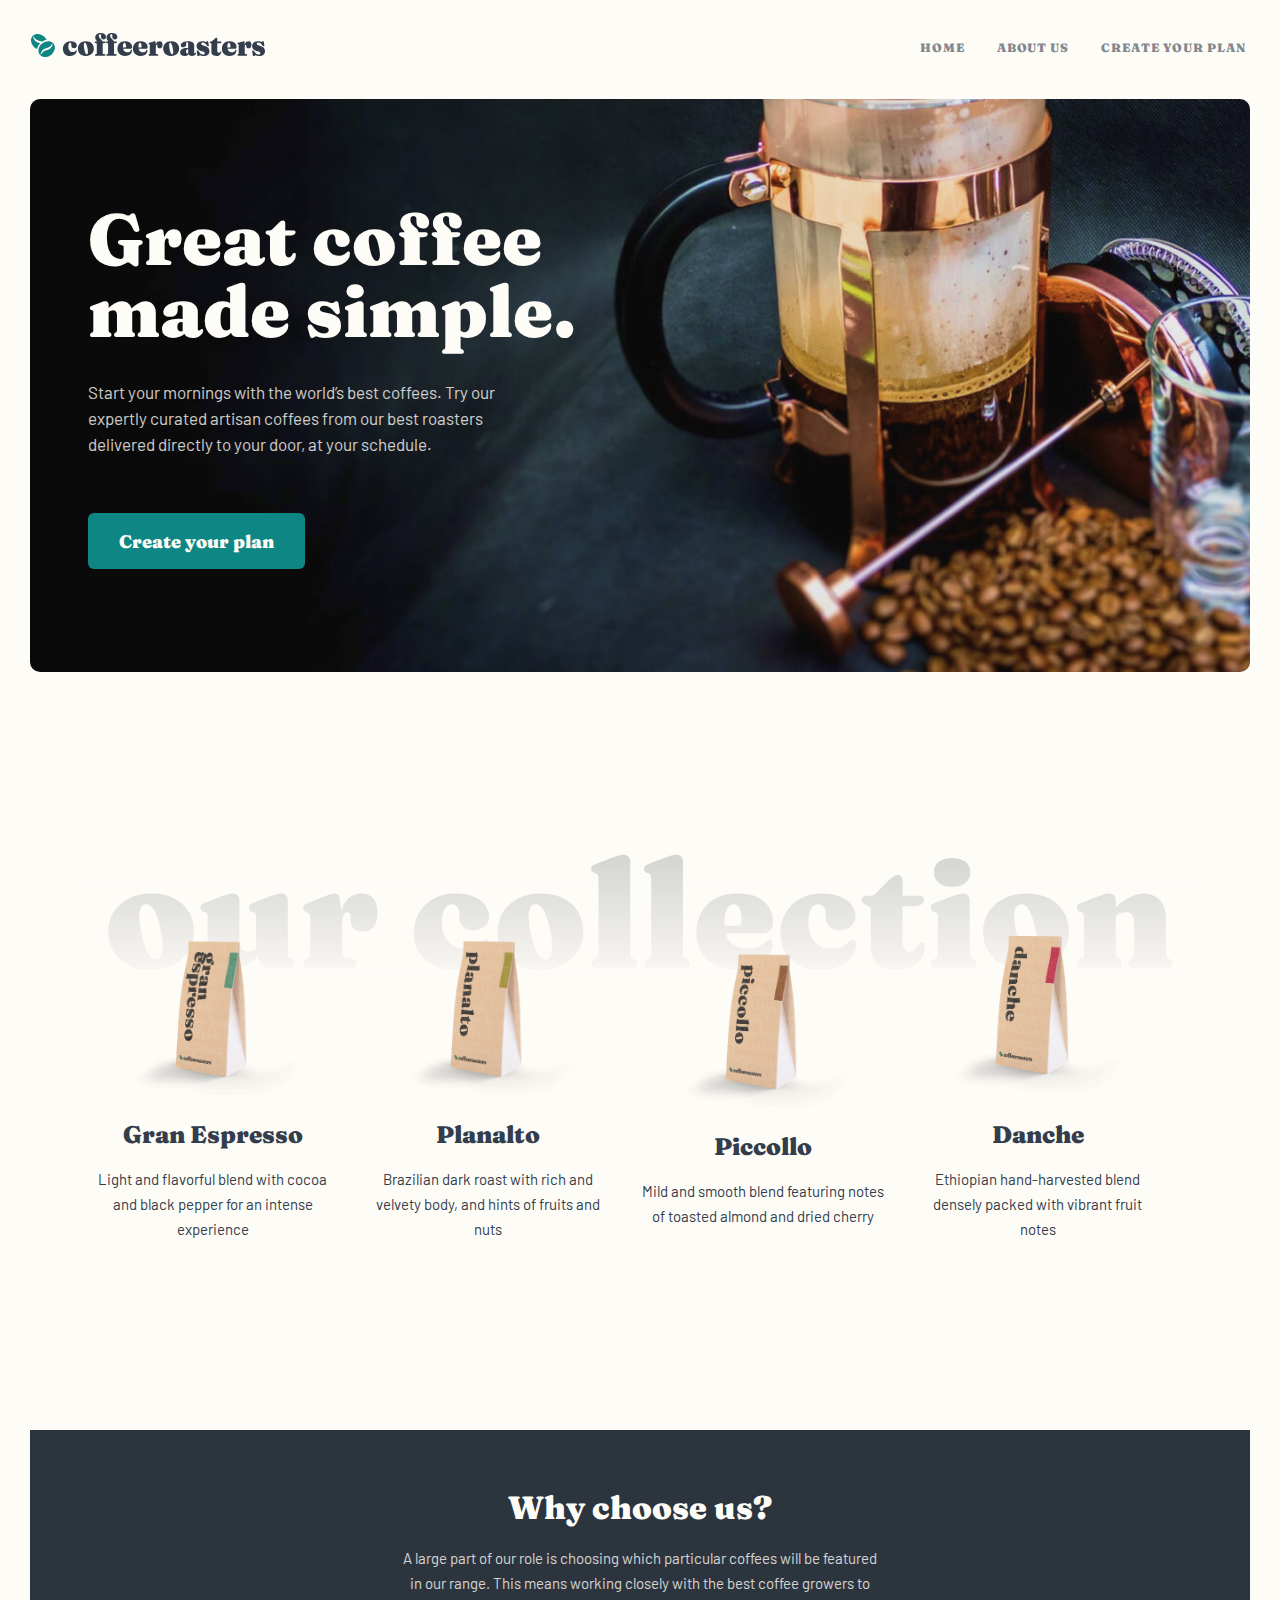
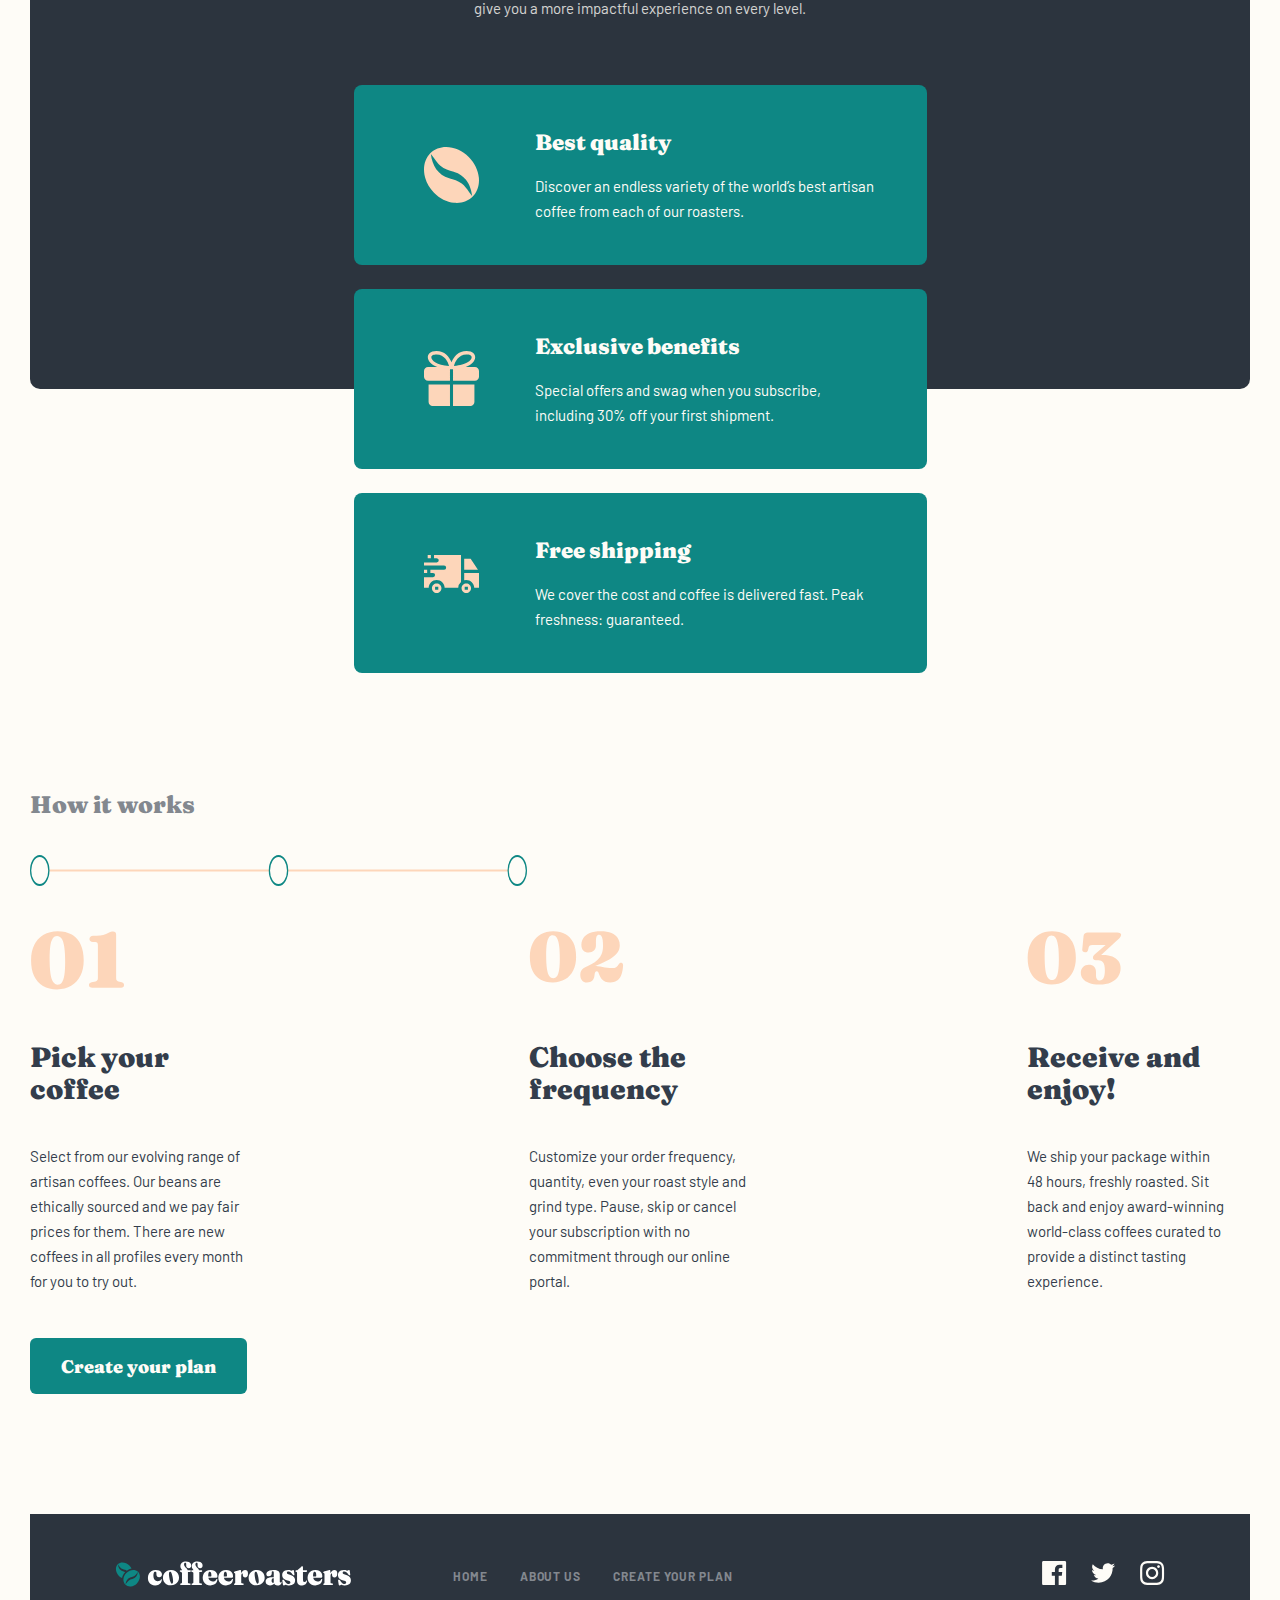
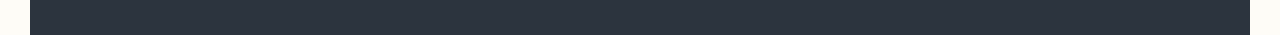
==== commit 019ef0e2: "Add link to footer's a href" ====
--- a/index.html
+++ b/index.html
@@ -257,7 +257,7 @@
         </ul>
         <ul class="footer-part__social-list">
           <li class="footer-part__social-item">
-            <a class="footer-part__social-link" href="#">
+            <a class="footer-part__social-link" href="https://www.facebook.com" target="blank">
               <svg class="footer-part__social-link-img" width="25" height="24" viewBox="0 0 25 24" fill="none"
                 xmlns="http://www.w3.org/2000/svg">
                 <path
@@ -267,7 +267,7 @@
             </a>
           </li>
           <li class="footer-part__social-item">
-            <a class="footer-part__social-link" href="#">
+            <a class="footer-part__social-link" href="https://www.twitter.com" target="blank">
               <svg class="footer-part__social-link-img" width="25" height="20" viewBox="0 0 25 20" fill="none"
                 xmlns="http://www.w3.org/2000/svg">
                 <path
@@ -277,7 +277,7 @@
             </a>
           </li>
           <li class="footer-part__social-item">
-            <a class="footer-part__social-link" href="#">
+            <a class="footer-part__social-link" href="https://www.instagram.com" target="blank">
               <svg class="footer-part__social-link-img" width="25" height="24" viewBox="0 0 25 24" fill="none"
                 xmlns="http://www.w3.org/2000/svg">
                 <path fill-rule="evenodd" clip-rule="evenodd"
--- a/css/main.css
+++ b/css/main.css
@@ -270,6 +270,10 @@
   justify-content: center;
 }
 
+.hero-part__link{
+  text-align: center;
+}
+
 .hero-part__link,
 .coffee-part__link {
   padding: 16px 31px 15px;
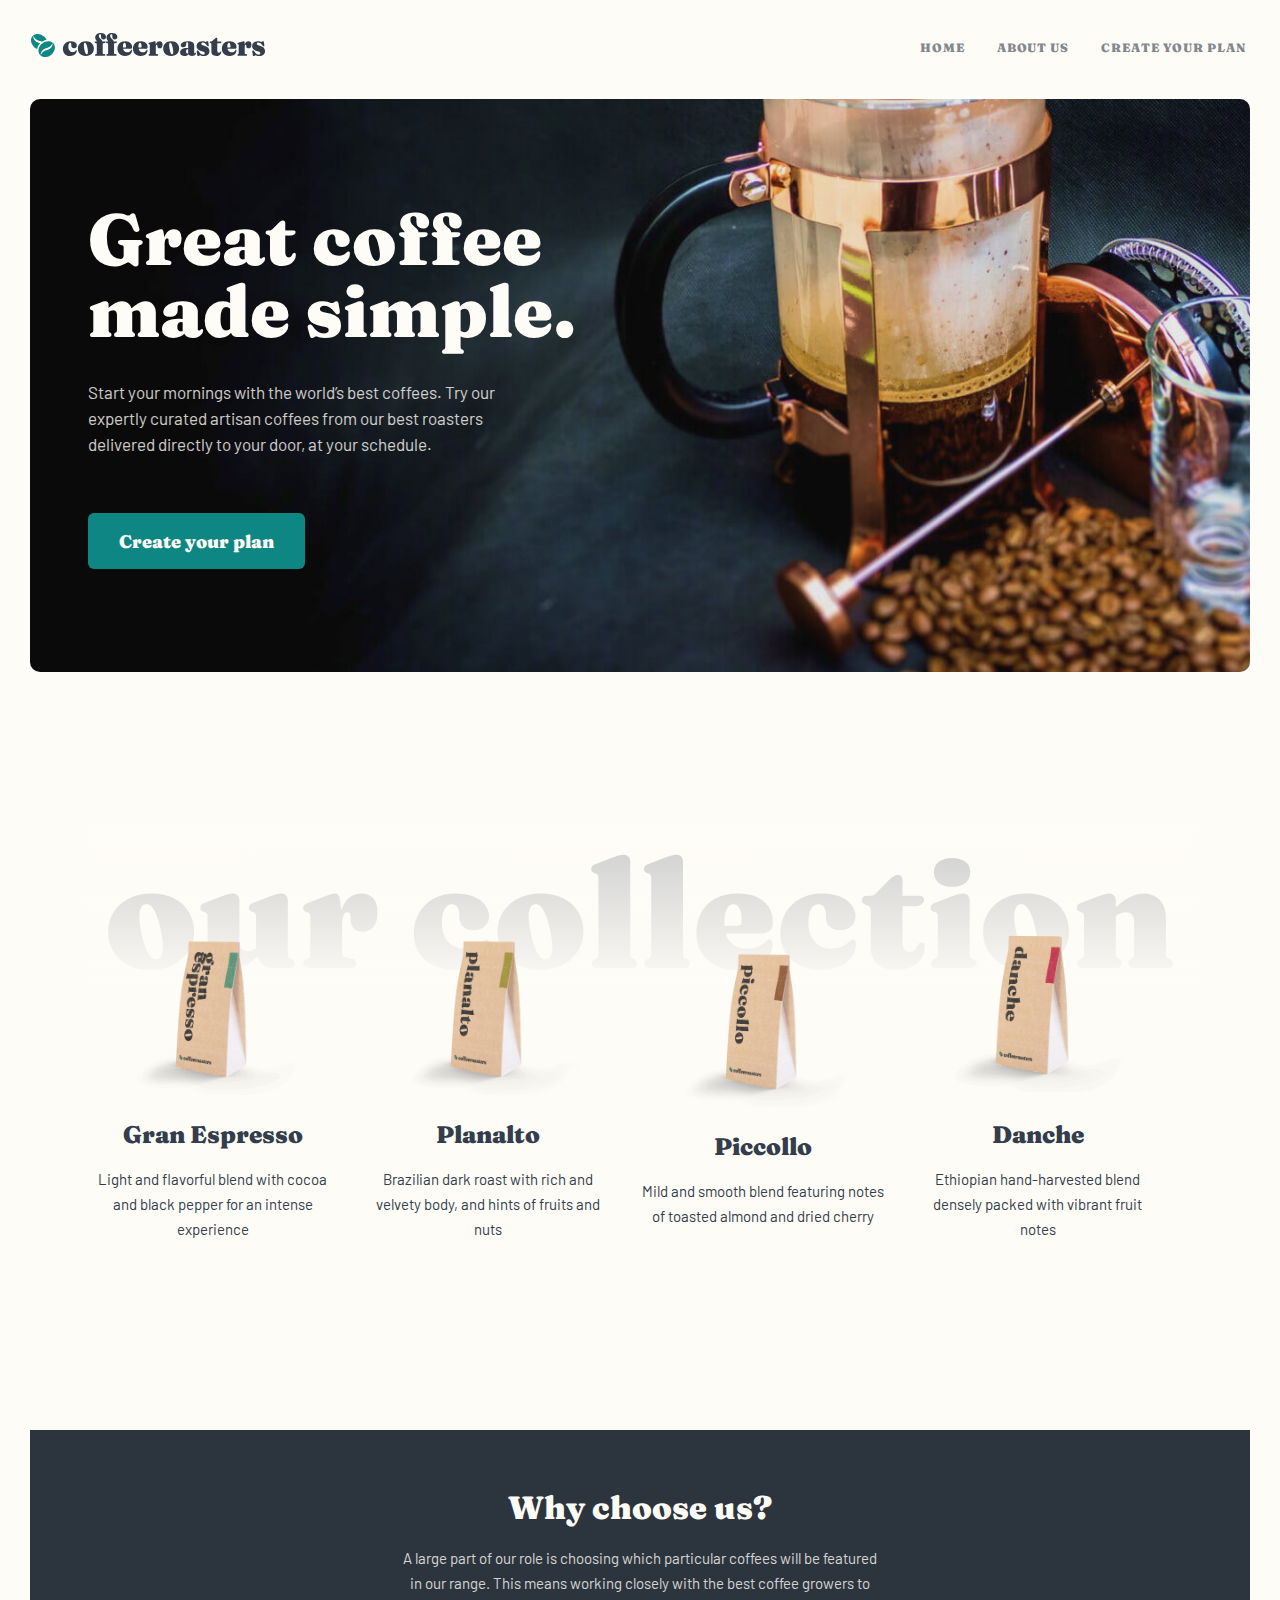
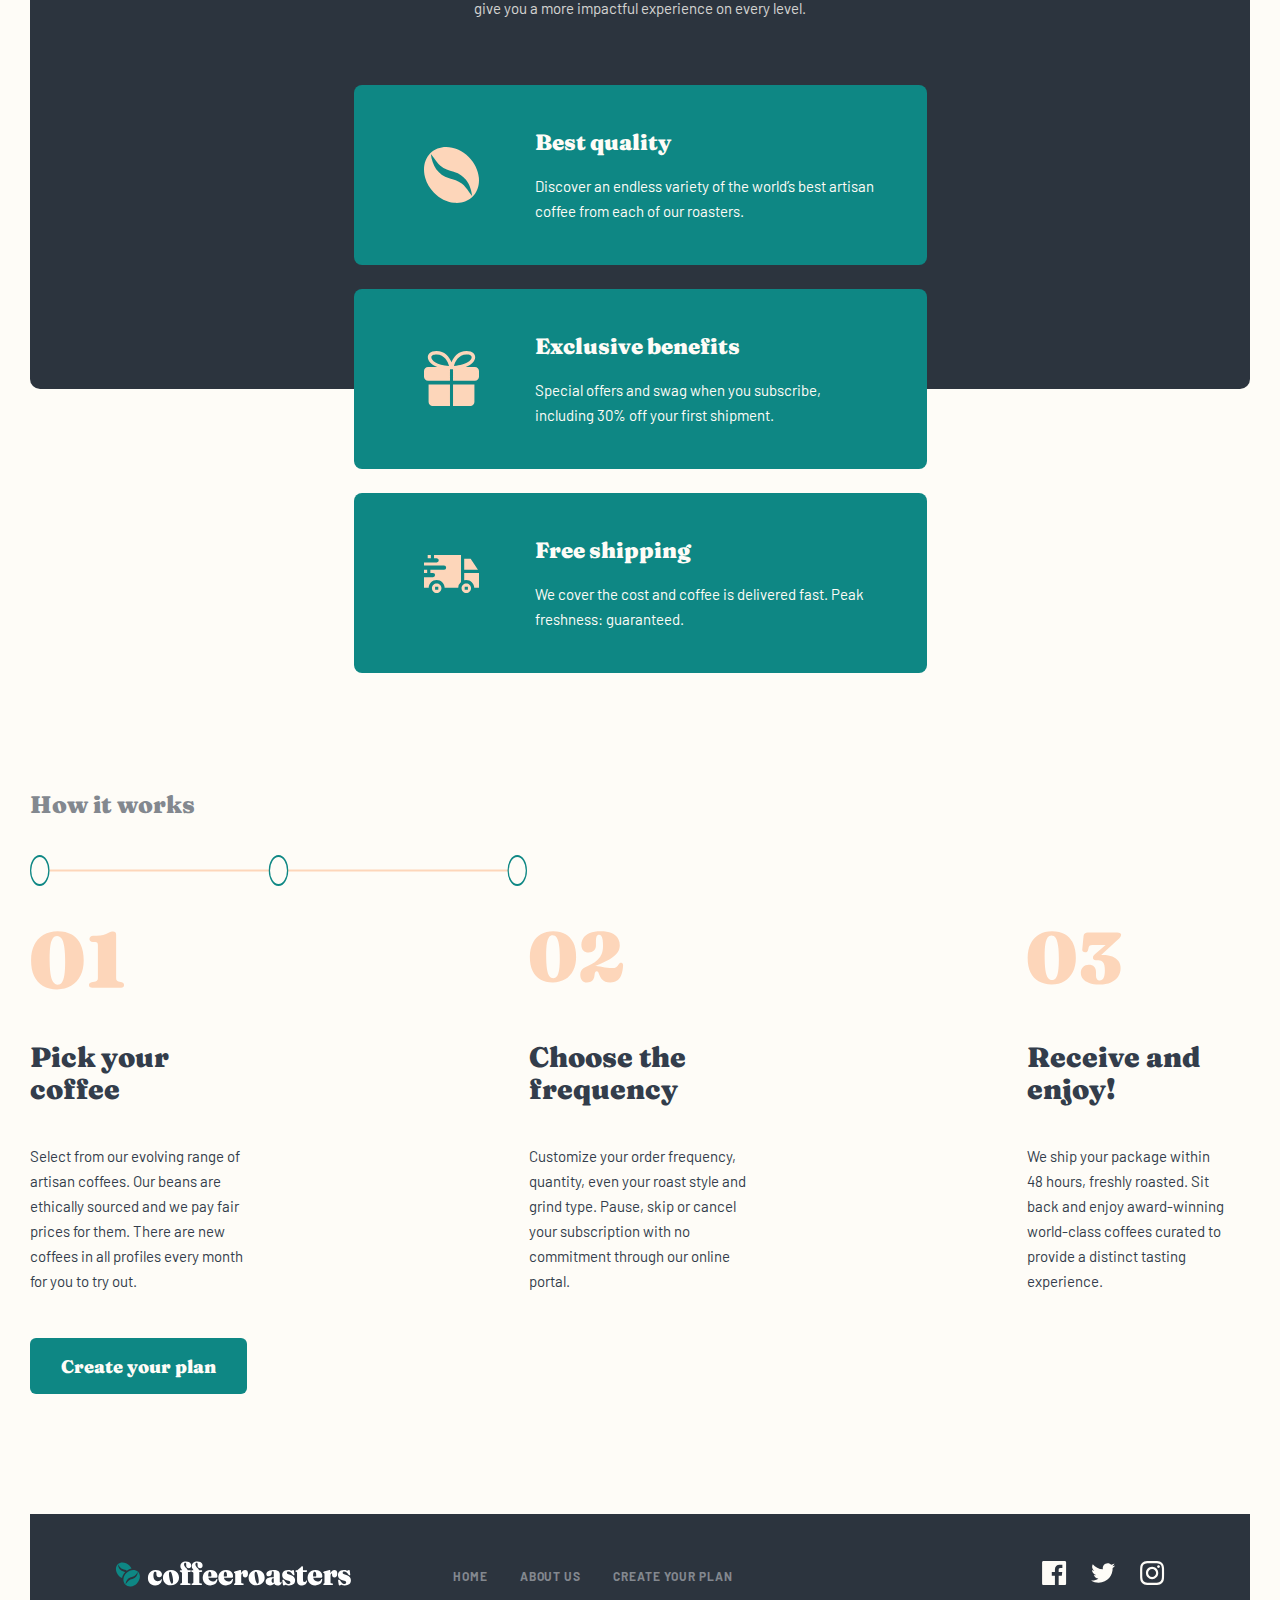
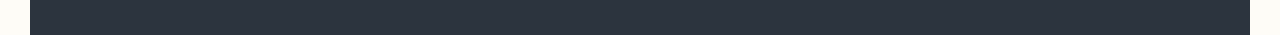
==== commit 4e0640e1: "Add About Page with responsive" ====
--- a/index.html
+++ b/index.html
@@ -13,7 +13,6 @@
 
 <body>
   <!-- Start Header Section -->
-
   <header id="site-header">
     <div class="container">
       <div class="site-header-part">
@@ -24,10 +23,10 @@
         <nav class="sitenav ">
           <ul class="sitenav__list">
             <li class="sitenav__item">
-              <a class="sitenav__link" href="#">Home</a>
+              <a class="sitenav__link" href="./index.html">Home</a>
             </li>
             <li class="sitenav__item">
-              <a class="sitenav__link" href="#">About us</a>
+              <a class="sitenav__link" href="./about.html">About us</a>
             </li>
             <li class="sitenav__item">
               <a class="sitenav__link" href="#">Create your plan</a>
@@ -37,7 +36,6 @@
       </div>
     </div>
   </header>
-
   <!-- End of Header Section -->
 
 
@@ -246,10 +244,10 @@
         </a>
         <ul class="footer-part__list">
           <li class="footer-part__item">
-            <a class="footer-part__link" href="#">HOME</a>
+            <a class="footer-part__link" href="./index.html">HOME</a>
           </li>
           <li class="footer-part__item">
-            <a class="footer-part__link" href="#">ABOUT US</a>
+            <a class="footer-part__link" href="./about.html">ABOUT US</a>
           </li>
           <li class="footer-part__item">
             <a class="footer-part__link" href="#">CREATE YOUR PLAN</a>
--- a/css/main.css
+++ b/css/main.css
@@ -270,7 +270,7 @@
   justify-content: center;
 }
 
-.hero-part__link{
+.hero-part__link {
   text-align: center;
 }
 
@@ -1145,4 +1145,436 @@
   }
 }
 
-/* End of Footer Section */+/* End of Footer Section */
+
+/* ------- Start About Page ---------- */
+
+/* Start About Hero Section */
+.hero-part--about {
+  background-image: url("../images/about-hero-bg-img.jpg");
+}
+
+.hero-part__title--about {
+  font-size: 28px;
+  line-height: 28px;
+}
+
+@media only screen and (min-width:700px) {
+  .hero-part--about {
+    background-image: url("../images/about-hero-bg-img-tablet.jpg");
+  }
+
+  .hero-part__title--about {
+    font-size: 32px;
+    line-height: 40px;
+  }
+}
+
+@media only screen and (min-width:1024px) {
+  .hero-part--about {
+    background-image: url("../images/about-hero-bg-img-desktop.jpg");
+  }
+
+  .hero-part__title--about {
+    font-size: 40px;
+    line-height: 48px;
+  }
+}
+
+/* End of About Hero Section */
+
+/* Start Commitment Section */
+#commitment {
+  padding-top: 120px;
+}
+
+.commitment-part__img-box {
+  max-width: 327px;
+  margin: 0 auto;
+}
+
+.man-coffee-img-desktop,
+.man-coffee-img-tablet,
+.man-coffee-img-phone {
+  border-radius: 10px;
+}
+
+.man-coffee-img-desktop,
+.man-coffee-img-tablet {
+  display: none;
+}
+
+.man-coffee-img-phone {
+  width: 100%;
+  border-radius: 10px;
+}
+
+.commitment-part__text-box {
+  max-width: 327px;
+  margin: 0 auto;
+  text-align: center;
+}
+
+.commitment-part__title {
+  margin: 48px 0 30px 0;
+  font-family: 'Fraunces';
+  font-weight: 900;
+  font-size: 28px;
+  line-height: 48px;
+  color: #333D4B;
+}
+
+.commitment-part__text {
+  margin: 0;
+  font-family: 'Barlow';
+  font-size: 15px;
+  line-height: 25px;
+  color: #333D4B;
+  mix-blend-mode: normal;
+  opacity: 0.8;
+}
+
+@media only screen and (min-width:344px) {
+  .commitment-part__title {
+    font-size: 32px;
+  }
+}
+
+@media only screen and (min-width:815px) {
+  .commitment-part {
+    display: flex;
+    align-items: center;
+  }
+
+  .man-coffee-img-desktop,
+  .man-coffee-img-phone {
+    display: none;
+  }
+
+  .man-coffee-img-tablet {
+    display: block;
+    width: 327px;
+    height: auto;
+  }
+
+  .commitment-part__text-box {
+    max-width: 339px;
+    text-align: left;
+  }
+
+  .commitment-part__title {
+    font-size: 32px;
+    line-height: 48px;
+  }
+}
+
+
+@media only screen and (min-width:1024px) {
+  .commitment-part {
+    justify-content: center;
+  }
+
+  .commitment-part__img-box {
+    max-width: 445px;
+    margin: 0;
+    margin-right: 125px;
+  }
+
+  .man-coffee-img-tablet,
+  .man-coffee-img-phone {
+    display: none;
+  }
+
+  .man-coffee-img-desktop {
+    display: block;
+    width: 445px;
+    height: 520px;
+    margin-right: 125px;
+  }
+
+  .commitment-part__text-box {
+    max-width: 540px;
+    margin: 0;
+    text-align-last: left;
+  }
+
+  .commitment-part__title {
+    margin-top: 0;
+    font-size: 40px;
+    line-height: 48px;
+  }
+}
+
+/* End of Commitment Section */
+
+/* Start Quality Section */
+#quality {
+  padding-top: 190px;
+}
+
+.quality-part {
+  position: relative;
+  padding: 142px 24px 61px;
+  background-color: #293039;
+  border-radius: 10px;
+}
+
+.quality-img-tablet,
+.quality-img-desktop {
+  display: none;
+}
+
+.quality-img-phone {
+  position: absolute;
+  top: -73px;
+  left: calc(50% - 120px);
+  width: 239px;
+  height: 156px;
+}
+
+.quality-part__text-box {
+  text-align: center;
+  max-width: 540px;
+  margin: 0 auto;
+}
+
+.quality-part__title {
+  margin: 0;
+  font-family: 'Fraunces';
+  font-weight: 900;
+  font-size: 25px;
+  line-height: 28px;
+  color: #FEFCF7;
+}
+
+.quality-part__text {
+  margin: 24px 0 0 0;
+  font-family: 'Barlow';
+  font-size: 15px;
+  line-height: 25px;
+  color: #FEFCF7;
+  mix-blend-mode: normal;
+  opacity: 0.8;
+}
+
+@media only screen and (min-width:375px) {
+  .quality-part__title {
+    font-size: 28px;
+  }
+
+  .quality-img-phone {
+    width: 279px;
+    left: calc(50% - 140px);
+  }
+}
+
+@media only screen and (min-width:600px) {
+  .quality-part {
+    position: relative;
+    padding: 172px 24px 61px;
+  }
+
+  .quality-img-phone {
+    width: 309px;
+    height: 176px;
+  }
+}
+
+@media only screen and (min-width:815px) {
+  #quality {
+    padding-top: 334px;
+  }
+
+  .quality-part {
+    position: relative;
+    padding: 204px 24px 67px;
+  }
+
+  .quality-img-phone,
+  .quality-img-desktop {
+    display: none;
+  }
+
+  .quality-img-tablet {
+    position: absolute;
+    top: -173px;
+    left: calc(50% - 280px);
+    width: 573px;
+    height: 320px;
+    display: block;
+  }
+
+  .quality-part__title {
+    font-size: 32px;
+    line-height: 48px;
+  }
+}
+
+@media only screen and (min-width:1240px) {
+
+  #quality {
+    padding-top: 256px;
+  }
+
+  .quality-part {
+    position: relative;
+    padding: 88px 85px 176px;
+  }
+
+  .quality-img-phone,
+  .quality-img-tablet {
+    display: none;
+  }
+
+  .quality-img-desktop {
+    position: absolute;
+    top: -99px;
+    left: calc(50% + 105px);
+    width: 445px;
+    height: 474px;
+    display: block;
+    border-radius: 10px;
+  }
+
+  .quality-part__text-box {
+    text-align: left;
+    max-width: 540px;
+    margin: 0;
+  }
+
+  .quality-part__title {
+    font-size: 40px;
+    line-height: 48px;
+  }
+
+  .quality-part__text {
+    margin-top: 32px;
+    font-size: 16px;
+    line-height: 26px;
+  }
+}
+
+/* End of Quality Section */
+
+/* Start Headquarters Section */
+#headquarter {
+  padding-top: 120px;
+}
+
+.headquarter-part__title {
+  margin: 0 0 72px 0;
+  font-family: 'Fraunces';
+  font-weight: 900;
+  font-size: 24px;
+  line-height: 32px;
+  text-align: center;
+  color: #83888F;
+}
+
+.headquarter-list {
+  display: flex;
+  justify-content: center;
+  flex-direction: column;
+}
+
+.headquarter-list__item {
+  max-width: 327px;
+  margin: 0 auto;
+  text-align: center;
+}
+
+.headquarter-list__item:not(:last-child) {
+  margin-bottom: 80px;
+}
+
+.headquarter-list__item::before {
+  display: block;
+  width: 60px;
+  height: 60px;
+  margin: 0 auto 47px auto;
+  background-image: url("../images/icon-uk-country.svg");
+  background-repeat: no-repeat;
+  background-size: contain;
+  content: '';
+}
+
+.headquarter-list__item:nth-child(2):before {
+  background-image: url("../images/icon-canada-country.svg");
+}
+
+.headquarter-list__item:nth-child(3):before {
+  background-image: url("../images/icon-australia-country.svg");
+}
+
+.headquarter-list__title {
+  margin: 0 0 22px 0;
+  font-family: 'Fraunces';
+  font-weight: 900;
+  font-size: 28px;
+  line-height: 36px;
+  color: #333D4B
+}
+
+.headquarter-list__address-link,
+.headquarter-list__tel-link {
+  font-family: 'Barlow';
+  line-height: 26px;
+  color: #333D4B;
+}
+
+@media only screen and (min-width:800px) {
+  #headquarter {
+    padding-top: 144px;
+  }
+
+  .headquarter-part__title {
+    text-align: left;
+  }
+
+  .headquarter-list {
+    justify-content: space-between;
+    flex-direction: row;
+  }
+
+  .headquarter-list__item {
+    max-width: 223px;
+    margin: 0;
+    text-align: left;
+  }
+
+  .headquarter-list__item:not(:last-child) {
+    margin-bottom: 0;
+  }
+
+  .headquarter-list__item::before {
+    margin: 0 auto 47px 0;
+  }
+
+  .headquarter-list__title {
+    margin: 0 0 22px 0;
+    font-size: 24px;
+  }
+
+  .headquarter-list__address-link,
+  .headquarter-list__tel-link {
+    line-height: 26px;
+  }
+}
+
+@media only screen and (min-width:1024px) {
+  .headquarter-part {
+    margin-left: 95px;
+  }
+
+  .headquarter-list {
+    justify-content: flex-start;
+  }
+
+  .headquarter-list__item {
+    margin-right: 95px;
+  }
+}
+
+/* End of Headquarters Section */
+
+/* ------- End of About Page ---------- */